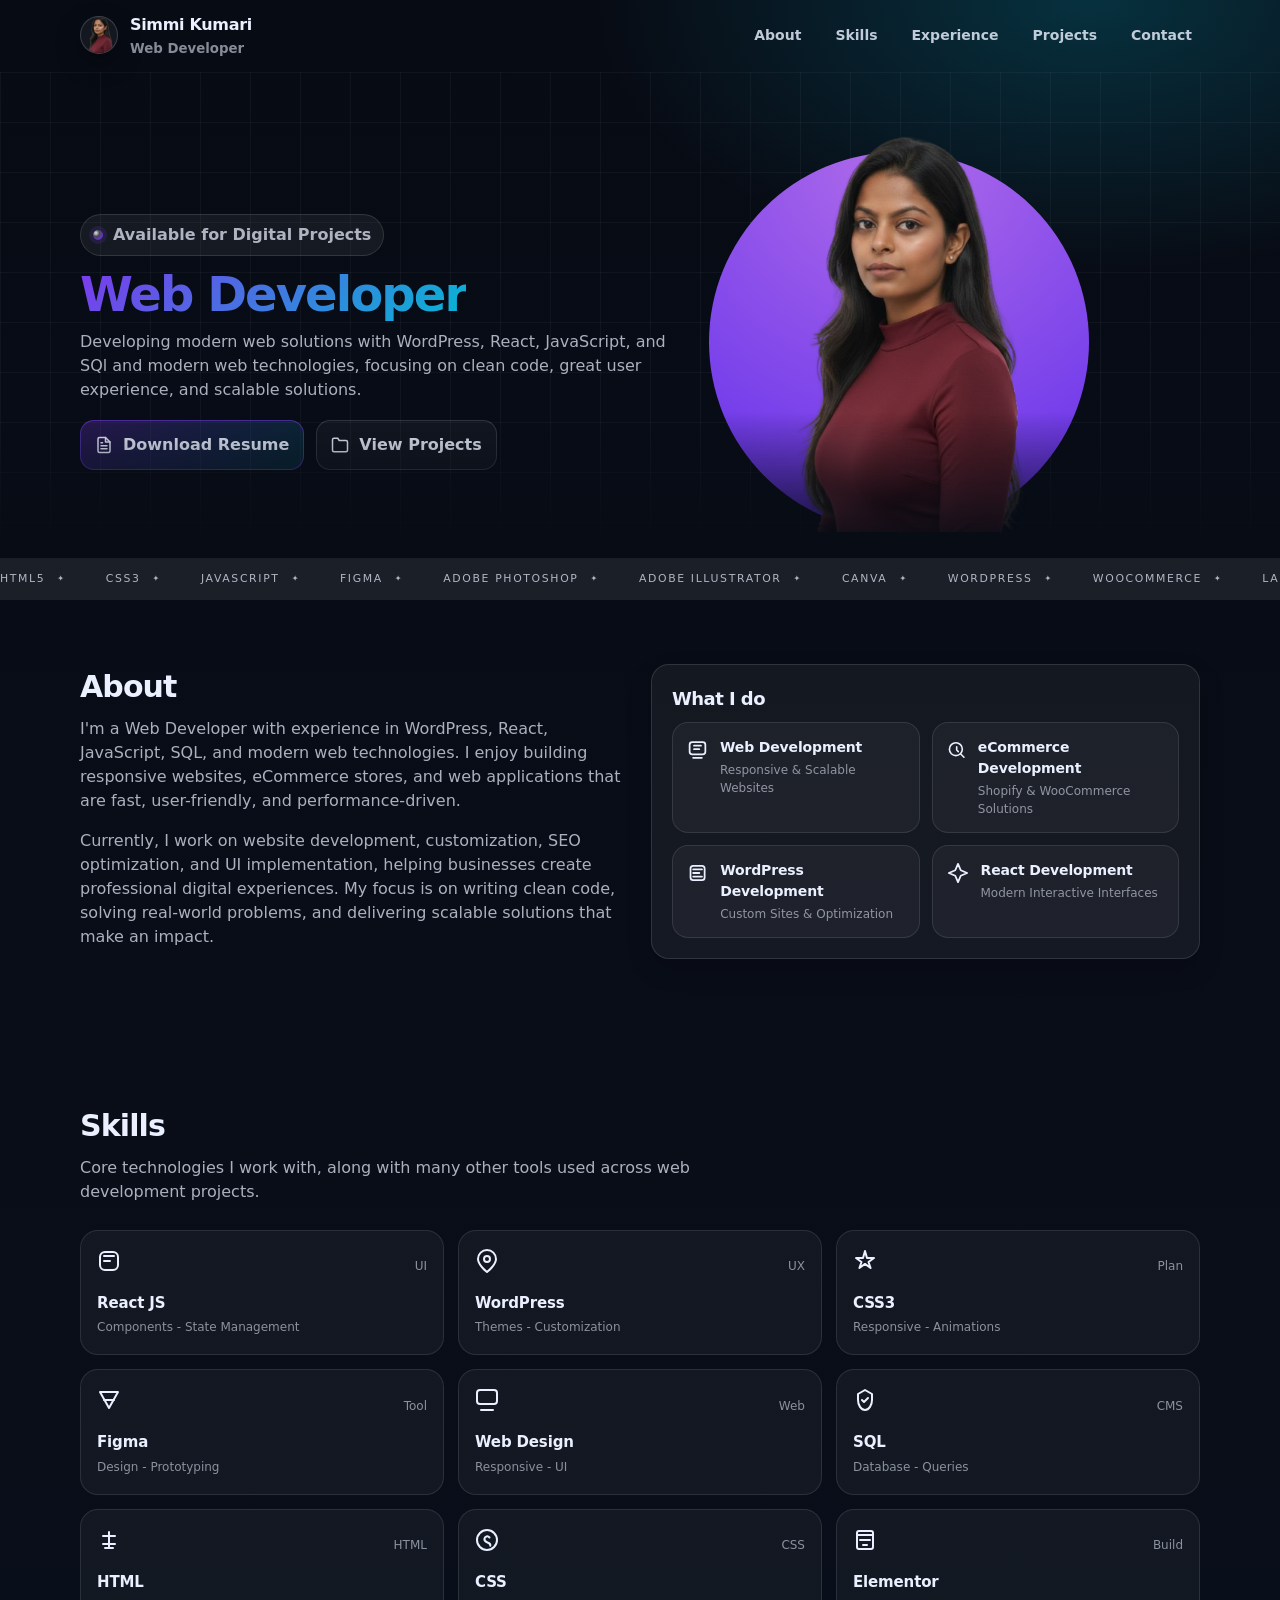
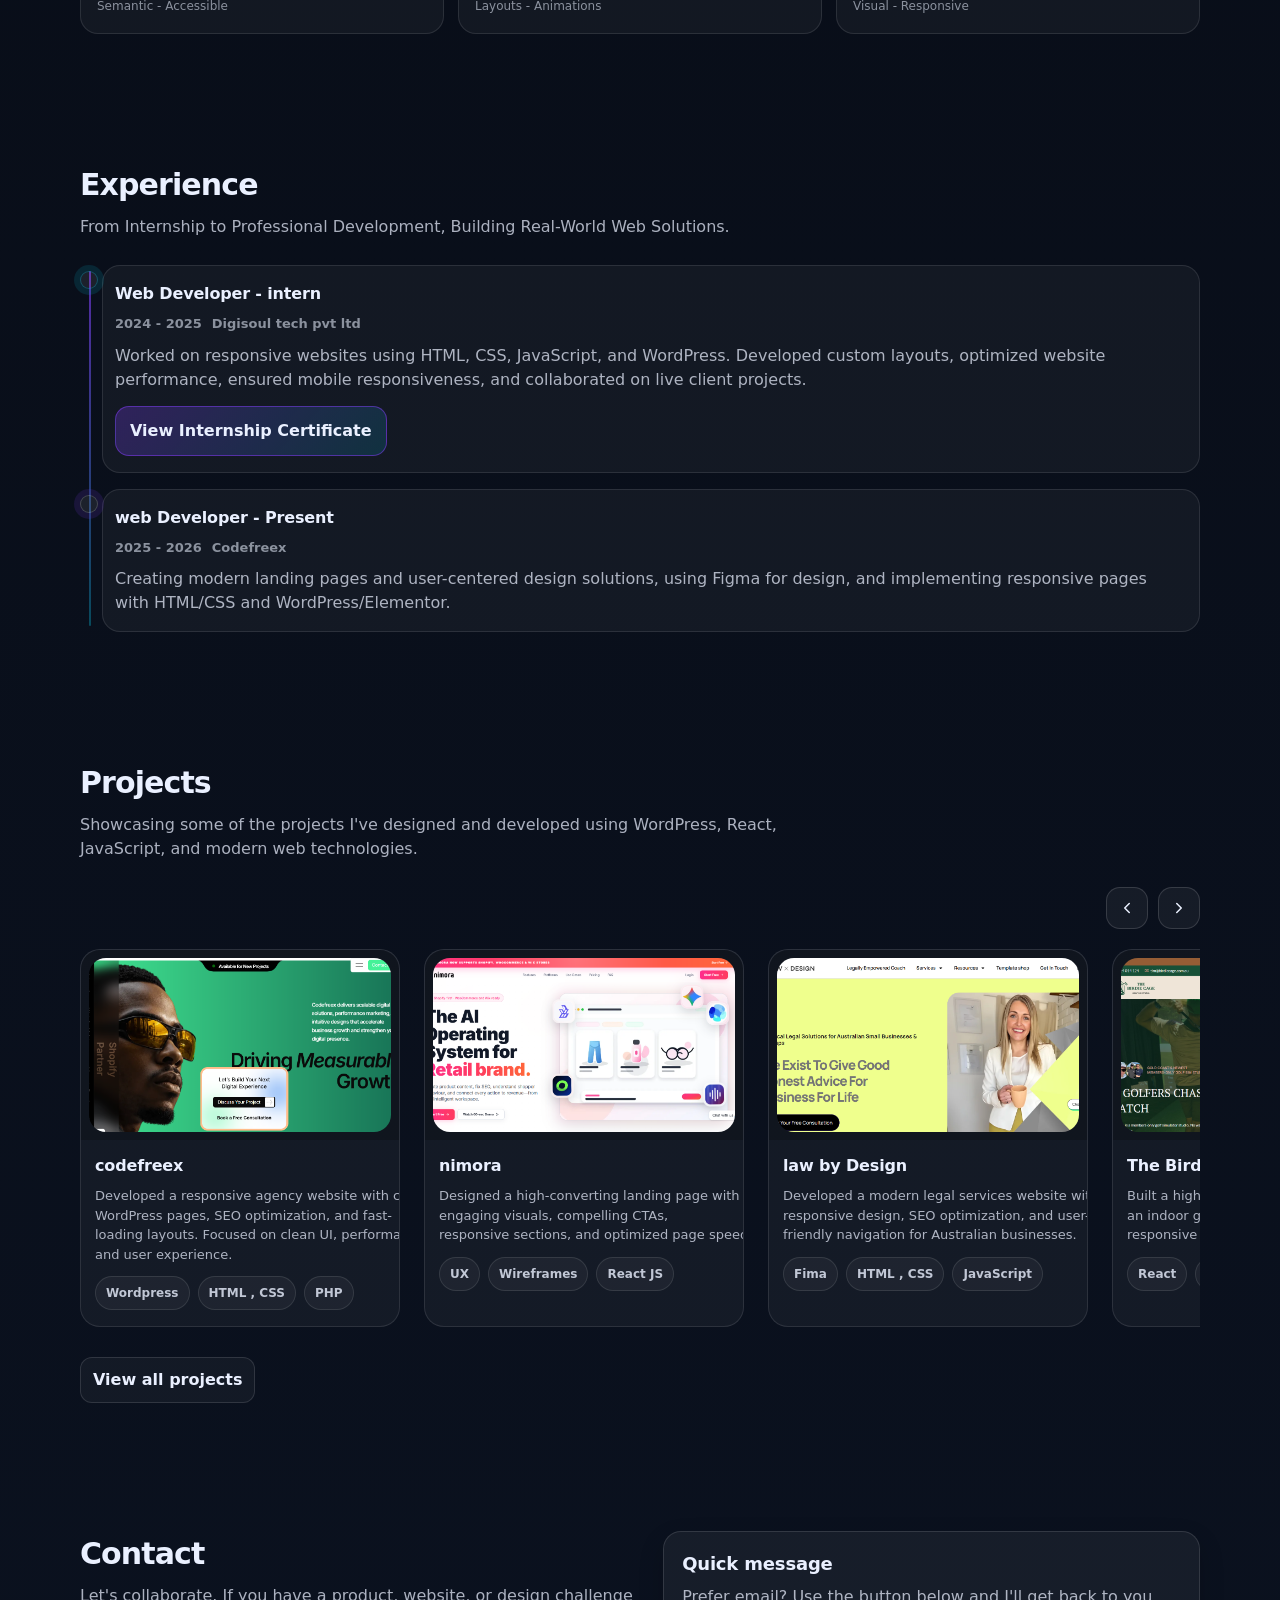
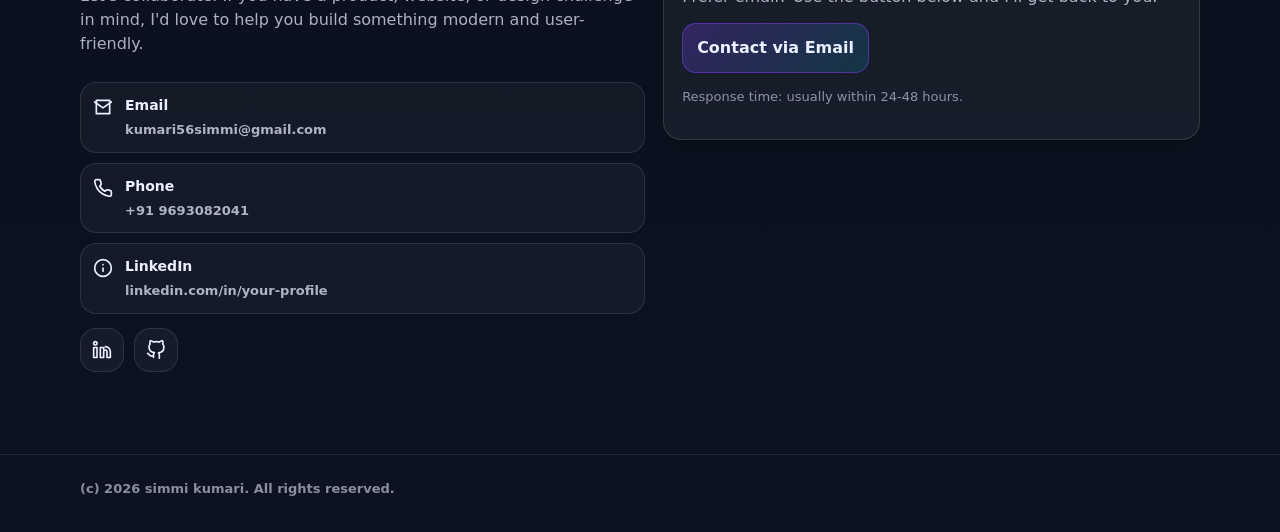
==== index.html @ 5135f20c "Add files via upload" ====
<!doctype html>
<html lang="en">
<head>
  <meta charset="UTF-8" />
  <meta name="viewport" content="width=device-width, initial-scale=1.0" />
  <title>Simmi Kumari | Web Developer</title>
  <link rel="preconnect" href="https://fonts.googleapis.com" />
  <link rel="preconnect" href="https://fonts.gstatic.com" crossorigin />
  <link href="https://fonts.googleapis.com/css2?family=Inter:wght@400;600;700;800&display=swap" rel="stylesheet" />
  <link rel="stylesheet" href="styles.css" />
</head>
<body>
  <header class="site-header" role="banner">
    <div class="nav-inner container">
      <a class="brand" href="#home" aria-label="Go to Home">
        <div class="brand-avatar">
          <img src="photos/simmi.png" alt="Designer photo placeholder" />
        </div>
        <div class="brand-name">
          Simmi Kumari
          <small>Web Developer</small>
        </div>
      </a>

      <nav class="nav-links" aria-label="Primary navigation">
        
        <a class="nav-link" href="#about">About</a>
        <a class="nav-link" href="#skills">Skills</a>
        <a class="nav-link" href="#experience">Experience</a>
        <a class="nav-link" href="projects.html">Projects</a>
        <a class="nav-link" href="#contact">Contact</a>
      </nav>

      <button class="mobile-toggle" type="button" aria-label="Open menu" aria-expanded="false" data-mobile-toggle>
        Menu
      </button>
    </div>

    <div class="mobile-menu" data-mobile-menu>
      <nav class="nav-links" aria-label="Mobile navigation">
        
        <a class="nav-link" href="#about">About</a>
        <a class="nav-link" href="#skills">Skills</a>
        <a class="nav-link" href="#experience">Experience</a>
        <a class="nav-link" href="projects.html">Projects</a>
        <a class="nav-link" href="#contact">Contact</a>
      </nav>
    </div>
  </header>

  <main>
    <!-- HERO -->
    <section id="home" class="hero">
      <div class="container hero-grid">
        <div class="reveal">
          <span class="kicker"><span class="dot" aria-hidden="true"></span> Available for  Digital Projects</span>
          <h1>
            <span class="hero-title">Web Developer</span>
          </h1>
          <p>
Developing modern web solutions with WordPress, React, JavaScript, and SQl and modern web technologies, focusing on clean code, great user experience, and scalable solutions.          </p>
          <div class="hero-ctas">
            <a class="btn btn-primary" href="CV.pdf" target="_blank" rel="noopener">
              <span class="btn-icon" aria-hidden="true">
                <svg viewBox="0 0 24 24" fill="none" stroke="currentColor" stroke-width="2" stroke-linecap="round" stroke-linejoin="round">
                  <path d="M14 2H6a2 2 0 0 0-2 2v16a2 2 0 0 0 2 2h12a2 2 0 0 0 2-2V8z"/>
                  <polyline points="14 2 14 8 20 8"/>
                  <line x1="16" y1="13" x2="8" y2="13"/>
                  <line x1="16" y1="17" x2="8" y2="17"/>
                  <line x1="10" y1="9" x2="8" y2="9"/>
                </svg>
              </span>
Download Resume            </a>
            <a class="btn btn-secondary" href="projects.html" target="_blank" rel="noopener">
              <span class="btn-icon" aria-hidden="true">
<svg viewBox="0 0 24 24" fill="none" stroke="currentColor" stroke-width="2" stroke-linecap="round" stroke-linejoin="round">
  <path d="M22 19a2 2 0 0 1-2 2H4a2 2 0 0 1-2-2V5a2 2 0 0 1 2-2h5l2 3h9a2 2 0 0 1 2 2z"/>
</svg>              </span>
              View Projects
            </a>
          </div>
        </div>


        <div class="image-wrapper">
        <div class="bg-circle"></div>
        <img src="photos/simmi.png" alt="Profile Image">
      </div>

       
       
      </div>
    </section>
    <div class="marquee-wrap">
  <div class="marquee-track" id="mtrack">
    <span class="m-item">HTML5 <span class="m-sep">✦</span></span>
    <span class="m-item">CSS3 <span class="m-sep">✦</span></span>
    <span class="m-item">JavaScript <span class="m-sep">✦</span></span>
    <span class="m-item">Figma <span class="m-sep">✦</span></span>
    <span class="m-item">Adobe Photoshop <span class="m-sep">✦</span></span>
    <span class="m-item">Adobe Illustrator <span class="m-sep">✦</span></span>
    <span class="m-item">Canva <span class="m-sep">✦</span></span>
    <span class="m-item">WORDPRESS <span class="m-sep">✦</span></span>
    <span class="m-item">WOOCOMMERCE <span class="m-sep">✦</span></span>
    <span class="m-item">Landing Pages <span class="m-sep">✦</span></span>
    <span class="m-item">SHOPIFY<span class="m-sep">✦</span></span>
    <span class="m-item">API INTEGRATION <span class="m-sep">✦</span></span>
    <span class="m-item">WEBSITE MIGRATION<span class="m-sep">✦</span></span>
    <span class="m-item">PERFORMANCE OPTIMIZATION <span class="m-sep">✦</span></span>
    <!-- duplicate -->
    <span class="m-item">GIT & GITHUB <span class="m-sep">✦</span></span>
    <span class="m-item">CUSTOM WEBSITES <span class="m-sep">✦</span></span>
    <span class="m-item">SEO OPTIMIZATION <span class="m-sep">✦</span></span>
    <span class="m-item">RESPONSIVE DESIGN <span class="m-sep">✦</span></span>
    <span class="m-item">ELEMENTOR <span class="m-sep">✦</span></span>
    <span class="m-item">WORDPRESS DEVELOPMENTr <span class="m-sep">✦</span></span>
    <span class="m-item">Canva <span class="m-sep">✦</span></span>
    <span class="m-item">Responsive Design <span class="m-sep">✦</span></span>
    <span class="m-item">UI/UX Design <span class="m-sep">✦</span></span>
    <span class="m-item">Landing Pages <span class="m-sep">✦</span></span>
    <span class="m-item">FRONTEND DEVELOPMENT <span class="m-sep">✦</span></span>
    <span class="m-item">A/B Testing <span class="m-sep">✦</span></span>
    <span class="m-item">SQL DATABASES <span class="m-sep">✦</span></span>
    <span class="m-item">PROBLEM SOLVING <span class="m-sep">✦</span></span>
  </div>
</div>

    <!-- ABOUT -->
    <section id="about" class="section">
      <div class="container split">
        <div class="reveal">
          <h2>About</h2>
          <p class="lead">
            I'm a Web Developer with experience in WordPress, React, JavaScript, SQL, and modern web technologies. I enjoy building responsive websites, eCommerce stores, and web applications that are fast, user-friendly, and performance-driven.
          </p>
          <p class="lead" style="margin-top:-10px;">
Currently, I work on website development, customization, SEO optimization, and UI implementation, helping businesses create professional digital experiences. My focus is on writing clean code, solving real-world problems, and delivering scalable solutions that make an impact.          </p>
        </div>

        <div class="reveal card about-card">
          <h2 style="font-size:18px;margin:0 0 10px;">What I do</h2>
          <div class="grid-cards" role="list">
            <div class="skill-mini" role="listitem">
              <svg viewBox="0 0 24 24" fill="none" stroke="currentColor" stroke-width="2" stroke-linecap="round" stroke-linejoin="round" aria-hidden="true">
                <rect x="3" y="3" width="18" height="14" rx="3"></rect>
                <path d="M7 21h10"></path>
                <path d="M8 7h8"></path>
                <path d="M8 11h6"></path>
              </svg>
              <div>
                <strong>Web Development</strong>
                <span>Responsive & Scalable Websites</span>
              </div>
            </div>
            <div class="skill-mini" role="listitem">
              <svg viewBox="0 0 24 24" fill="none" stroke="currentColor" stroke-width="2" stroke-linecap="round" stroke-linejoin="round" aria-hidden="true">
                <circle cx="11" cy="11" r="8"></circle>
                <path d="M21 21l-4.3-4.3"></path>
                <path d="M12 8v4l2 2"></path>
              </svg>
              <div>
                <strong>eCommerce Development</strong>
                <span>Shopify & WooCommerce Solutions</span>
              </div>
            </div>
            <div class="skill-mini" role="listitem">
              <svg viewBox="0 0 24 24" fill="none" stroke="currentColor" stroke-width="2" stroke-linecap="round" stroke-linejoin="round" aria-hidden="true">
                <rect x="4" y="4" width="16" height="16" rx="3"></rect>
                <path d="M7 8h10"></path>
                <path d="M7 12h7"></path>
                <path d="M7 16h10"></path>
              </svg>
              <div>
                <strong>WordPress Development</strong>
                <span>Custom Sites & Optimization</span>
              </div>
            </div>
            <div class="skill-mini" role="listitem">
              <svg viewBox="0 0 24 24" fill="none" stroke="currentColor" stroke-width="2" stroke-linecap="round" stroke-linejoin="round" aria-hidden="true">
                <path d="M12 2l3 7 7 3-7 3-3 7-3-7-7-3 7-3 3-7z"></path>
              </svg>
              <div>
                <strong>React Development</strong>
                <span>Modern Interactive Interfaces</span>
              </div>
            </div>
          </div>
        </div>
      </div>
    </section>

    <!-- SKILLS -->
    <section id="skills" class="section">
      <div class="container">
        <h2 class="reveal">Skills</h2>
        <p class="lead reveal">
Core technologies I work with, along with many other tools used across web development projects.        <div class="skills-grid">
          <article class="skill-card reveal">
            <div class="skill-card-top">
              <span aria-hidden="true">
                <svg viewBox="0 0 24 24" fill="none" stroke="currentColor" stroke-width="2" stroke-linecap="round" stroke-linejoin="round">
                  <rect x="3" y="3" width="18" height="18" rx="5"></rect>
                  <path d="M7 7h10"></path>
                  <path d="M7 12h6"></path>
                </svg>
              </span>
              <span class="tag">UI</span>
            </div>
            <strong>React JS</strong>
            <div class="tag">Components - State Management</div>
          </article>

          <article class="skill-card reveal">
            <div class="skill-card-top">
              <span aria-hidden="true">
                <svg viewBox="0 0 24 24" fill="none" stroke="currentColor" stroke-width="2" stroke-linecap="round" stroke-linejoin="round">
                  <path d="M21 10c0 6-9 13-9 13S3 16 3 10a9 9 0 0 1 18 0z"></path>
                  <circle cx="12" cy="10" r="3"></circle>
                </svg>
              </span>
              <span class="tag">UX</span>
            </div>
            <strong>WordPress</strong>
            <div class="tag">Themes - Customization</div>
          </article>

          <article class="skill-card reveal">
            <div class="skill-card-top">
              <span aria-hidden="true">
                <svg viewBox="0 0 24 24" fill="none" stroke="currentColor" stroke-width="2" stroke-linecap="round" stroke-linejoin="round">
                  <path d="M12 2l2 7h7l-5.5 4 2.1 6-5.6-4.1-5.6 4.1 2.1-6L3 9h7z"></path>
                </svg>
              </span>
              <span class="tag">Plan</span>
            </div>
            <strong>CSS3</strong>
            <div class="tag">Responsive - Animations</div>
          </article>

          <article class="skill-card reveal">
            <div class="skill-card-top">
              <span aria-hidden="true">
                <svg viewBox="0 0 24 24" fill="none" stroke="currentColor" stroke-width="2" stroke-linecap="round" stroke-linejoin="round">
                  <path d="M12 20l9-16H3z"></path>
                  <path d="M7 12h10"></path>
                </svg>
              </span>
              <span class="tag">Tool</span>
            </div>
            <strong>Figma</strong>
            <div class="tag">Design - Prototyping</div>
          </article>

          <article class="skill-card reveal">
            <div class="skill-card-top">
              <span aria-hidden="true">
                <svg viewBox="0 0 24 24" fill="none" stroke="currentColor" stroke-width="2" stroke-linecap="round" stroke-linejoin="round">
                  <rect x="2" y="2" width="20" height="14" rx="3"></rect>
                  <path d="M6 22h12"></path>
                </svg>
              </span>
              <span class="tag">Web</span>
            </div>
            <strong>Web Design</strong>
            <div class="tag">Responsive - UI</div>
          </article>

          <article class="skill-card reveal">
            <div class="skill-card-top">
              <span aria-hidden="true">
                <svg viewBox="0 0 24 24" fill="none" stroke="currentColor" stroke-width="2" stroke-linecap="round" stroke-linejoin="round">
                  <path d="M12 2l7 4v6c0 5-3 10-7 10S5 17 5 12V6l7-4z"></path>
                  <path d="M9 12l2 2 4-4"></path>
                </svg>
              </span>
              <span class="tag">CMS</span>
            </div>
            <strong>SQL</strong>
            <div class="tag">Database - Queries</div>
          </article>

          <article class="skill-card reveal">
            <div class="skill-card-top">
              <span aria-hidden="true">
                <svg viewBox="0 0 24 24" fill="none" stroke="currentColor" stroke-width="2" stroke-linecap="round" stroke-linejoin="round">
                  <path d="M8 20h8"></path>
                  <path d="M12 4v16"></path>
                  <path d="M6 8h12"></path>
                  <path d="M6 16h12"></path>
                </svg>
              </span>
              <span class="tag">HTML</span>
            </div>
            <strong>HTML</strong>
            <div class="tag">Semantic - Accessible</div>
          </article>

          <article class="skill-card reveal">
            <div class="skill-card-top">
              <span aria-hidden="true">
                <svg viewBox="0 0 24 24" fill="none" stroke="currentColor" stroke-width="2" stroke-linecap="round" stroke-linejoin="round">
                  <circle cx="12" cy="12" r="10"></circle>
                  <path d="M14.5 9.5c-1.8-2.1-4.4-1.1-5 1.1-.6 2.3 1.2 3.3 3 3.9 1.7.6 3.2 1.6 2.8 3.2"></path>
                </svg>
              </span>
              <span class="tag">CSS</span>
            </div>
            <strong>CSS</strong>
            <div class="tag">Layouts - Animations</div>
          </article>

          <article class="skill-card reveal">
            <div class="skill-card-top">
              <span aria-hidden="true">
                <svg viewBox="0 0 24 24" fill="none" stroke="currentColor" stroke-width="2" stroke-linecap="round" stroke-linejoin="round">
                  <path d="M4 7h16"></path>
                  <path d="M7 12h10"></path>
                  <path d="M10 17h4"></path>
                  <path d="M6 3h12a2 2 0 0 1 2 2v14a2 2 0 0 1-2 2H6a2 2 0 0 1-2-2V5a2 2 0 0 1 2-2z"></path>
                </svg>
              </span>
              <span class="tag">Build</span>
            </div>
            <strong>Elementor</strong>
            <div class="tag">Visual - Responsive</div>
          </article>
        </div>
      </div>
    </section>

    <!-- EXPERIENCE -->
    <section id="experience" class="section">
      <div class="container">
        <h2 class="reveal">Experience</h2>
        <p class="lead reveal">
From Internship to Professional Development, Building Real-World Web Solutions.        </p>

        <div class="timeline" aria-label="Experience timeline">
          <div class="timeline-item current reveal">
            <span class="timeline-dot" aria-hidden="true"></span>
            <div class="timeline-content">
              <h3>Web Developer - intern</h3>
              <div class="timeline-meta">
                <span>2024 - 2025</span>
                <span> Digisoul tech pvt ltd</span>
              </div>
              <p>
                Worked on responsive websites using HTML, CSS, JavaScript, and WordPress. Developed custom layouts, optimized website performance, ensured mobile responsiveness, and collaborated on live client projects.
              </p>
              <div class="timeline-actions">
                <a class="btn btn-primary" href="assets/certificate.jpeg" target="_blank" rel="noopener">
                  View Internship Certificate
                </a>
              </div>
            </div>
          </div>

        

          <div class="timeline-item reveal">
            <span class="timeline-dot" aria-hidden="true"></span>
            <div class="timeline-content">
              <h3>web Developer - Present</h3>
              <div class="timeline-meta">
                <span>2025 - 2026  </span>
                <span>Codefreex</span>
              </div>
              <p>
                Creating modern landing pages and user-centered design solutions,
                using Figma for design, and implementing responsive pages with HTML/CSS and WordPress/Elementor.
              </p>
            </div>
          </div>
        </div>
      </div>
    </section>

    <!-- PROJECTS (HORIZONTAL SCROLLER) -->
    <section id="projects-section" class="section">
      <div class="container">
        <h2 class="reveal">Projects</h2>
        <p class="lead reveal">
Showcasing some of the projects I've designed and developed using WordPress, React, JavaScript, and modern web technologies.        </p>

        <div class="projects-scroller">
          <div class="scroller-toolbar">
            <div class="scroller-hint"></div>
            <div class="scroller-btns" aria-label="Projects scroller controls">
              <button class="scroller-btn" type="button" data-scroller="prev" aria-label="Scroll left">
                <svg viewBox="0 0 24 24" width="18" height="18" fill="none" stroke="currentColor" stroke-width="2" stroke-linecap="round" stroke-linejoin="round">
                  <polyline points="15 18 9 12 15 6"></polyline>
                </svg>
              </button>
              <button class="scroller-btn" type="button" data-scroller="next" aria-label="Scroll right">
                <svg viewBox="0 0 24 24" width="18" height="18" fill="none" stroke="currentColor" stroke-width="2" stroke-linecap="round" stroke-linejoin="round">
                  <polyline points="9 18 15 12 9 6"></polyline>
                </svg>
              </button>
            </div>
          </div>

          <div class="projects-row" aria-label="Project cards horizontal list">
            <a class="project-card reveal" href="projects.html#aurora-ui-kit" data-project-slug="aurora-ui-kit">
              <div class="project-media">
                <img src="assets/codefreex .png" alt="Aurora UI Kit preview" />
              </div>
              <div class="project-body">
                <h3>codefreex</h3>
                <p>Developed a responsive agency website with custom<br> WordPress pages, SEO optimization, and fast-<br>loading layouts. Focused on clean UI, performance, <br>and user experience.</p>
                <div class="chips" aria-hidden="true">
                  <span class="chip">Wordpress</span>
                  <span class="chip">HTML , CSS</span>
                  <span class="chip">PHP</span>
                </div>
              </div>
            </a>

            <a class="project-card reveal" href="projects.html#checkout-flow" data-project-slug="checkout-flow">
              <div class="project-media">
                <img src="assets/nimora for.png" alt="Checkout flow preview" />
              </div>
              <div class="project-body">
                <h3>nimora</h3>
                <p>Designed a high-converting landing page with <br>engaging visuals, compelling CTAs,<br> responsive sections, and optimized page speed.</p>
                <div class="chips" aria-hidden="true">
                  <span class="chip">UX</span>
                  <span class="chip">Wireframes</span>
                  <span class="chip">React JS</span>
                </div>
              </div>
            </a>

            <a class="project-card reveal" href="projects.html#ecommerce-ui" data-project-slug="ecommerce-ui">
              <div class="project-media">
                <img src="assets/law by desgin.png" alt="E-commerce UI preview" />
              </div>
              <div class="project-body">
                <h3>law by Design</h3>
                <p>Developed a modern legal services website with<br> responsive design, SEO optimization, and user-<br>friendly navigation for Australian businesses.</p>
                <div class="chips" aria-hidden="true">
                  <span class="chip">Fima</span>
                  <span class="chip">HTML , CSS</span>
                  <span class="chip">JavaScript</span>
                </div>
              </div>
            </a>

            <a class="project-card reveal" href="projects.html#dashboard-redesign" data-project-slug="dashboard-redesign">
              <div class="project-media">
                <img src="assets/the birdicage.png" alt="Dashboard redesign preview" />
              </div>
              <div class="project-body">
                <h3>The Birdicage</h3>
                <p>Built a high-performance website for <br>an indoor golf studio with modern UI,<br> responsive layouts, and SEO optimization.</p>
                <div class="chips" aria-hidden="true">
                  <span class="chip">React </span>
                  <span class="chip">SQL</span>
                </div>
              </div>
            </a>

            <a class="project-card reveal" href="projects.html#portfolio-landing" data-project-slug="portfolio-landing">
              <div class="project-media">
                <img src="assets/enreap.png" alt="Portfolio landing preview" />
              </div>
              <div class="project-body">
                <h3>enreap</h3>
                <p>Developed enterprise web pages for an IT <br>consulting company, focusing on responsive <br>design, SEO, and modern user experience</p>
                <div class="chips" aria-hidden="true">
                  <span class="chip">HTML</span>
                  <span class="chip">CSS</span>
                  <span class="chip">PHP</span>
                </div>
              </div>
            </a>

            <a class="project-card reveal" href="projects.html#portfolio-landing" data-project-slug="portfolio-landing">
              <div class="project-media">
                <img src="assets/themefreex.png" alt="Portfolio landing preview" />
              </div>
              <div class="project-body">
                <h3>Themefreex</h3>
                <p>Designed and developed modern website templates<br> featuring responsive layouts, reusable <br>components, and SEO-friendly structure.</p>
                <div class="chips" aria-hidden="true">
                  <span class="chip">MYsql</span>
                  <span class="chip">JavaScript</span>
                  <span class="chip">Talwindcss</span>
                </div>
              </div>
            </a>
          </div>
        </div>

        <div style="margin-top:16px;" class="reveal">
          <a class="btn btn-tertiary" href="projects.html">
            View all projects 
          </a>
        </div>
      </div>
    </section>

    <!-- CONTACT -->
    <section id="contact" class="section">
      <div class="container contact-grid">
        <div class="reveal">
          <h2>Contact</h2>
          <p class="lead">
            Let's collaborate. If you have a product, website, or design challenge in mind,
            I'd love to help you build something modern and user-friendly.
          </p>

          <div class="contact-items">
            <div class="contact-item">
              <svg viewBox="0 0 24 24" fill="none" stroke="currentColor" stroke-width="2" stroke-linecap="round" stroke-linejoin="round" aria-hidden="true">
                <path d="M4 4h16v16H4z"></path>
                <path d="M22 6l-10 7L2 6"></path>
              </svg>
              <div>
                <strong>Email</strong>
                <a href="mailto:your-email@example.com">kumari56simmi@gmail.com</a>
              </div>
            </div>
            <div class="contact-item">
              <svg viewBox="0 0 24 24" fill="none" stroke="currentColor" stroke-width="2" stroke-linecap="round" stroke-linejoin="round" aria-hidden="true">
                <path d="M22 16.92v3a2 2 0 0 1-2.18 2 19.8 19.8 0 0 1-8.63-3.07 19.5 19.5 0 0 1-6-6A19.8 19.8 0 0 1 2.08 4.18 2 2 0 0 1 4.11 2h3a2 2 0 0 1 2 1.72c.12.86.33 1.7.63 2.5a2 2 0 0 1-.45 2.11L8.09 9.91a16 16 0 0 0 6 6l1.58-1.2a2 2 0 0 1 2.11-.45c.8.3 1.64.51 2.5.63A2 2 0 0 1 22 16.92z"></path>
              </svg>
              <div>
                <strong>Phone</strong>
                <span>+91 9693082041</span>
              </div>
            </div>
            <div class="contact-item">
              <svg viewBox="0 0 24 24" fill="none" stroke="currentColor" stroke-width="2" stroke-linecap="round" stroke-linejoin="round" aria-hidden="true">
                <circle cx="12" cy="12" r="10"></circle>
                <path d="M12 16v-4"></path>
                <path d="M12 8h.01"></path>
              </svg>
              <div>
                <strong>LinkedIn</strong>
                <a href="https://www.linkedin.com/in/simmi-kumari-7a964630a/" target="_blank" rel="noopener">linkedin.com/in/your-profile</a>
              </div>
            </div>
          </div>

          <div class="social-row" aria-label="Social media links">
            <a class="social-btn" href="https://www.linkedin.com/in/simmi-kumari-7a964630a/" target="_blank" rel="noopener" aria-label="LinkedIn">
              <svg viewBox="0 0 24 24" fill="none" stroke="currentColor" stroke-width="2" stroke-linecap="round" stroke-linejoin="round">
                <path d="M16 8a6 6 0 0 1 6 6v7h-4v-7a2 2 0 0 0-2-2 2 2 0 0 0-2 2v7h-4V9h4v2"/>
                <rect x="2" y="9" width="4" height="12"/>
                <circle cx="4" cy="4" r="2"/>
              </svg>
            </a>
            <a class="social-btn" href="https://github.com/sharma09kumari/sharma09simmi.github.io" target="_blank" rel="noopener" aria-label="GitHub">
              <svg viewBox="0 0 24 24" fill="none" stroke="currentColor" stroke-width="2" stroke-linecap="round" stroke-linejoin="round">
                <path d="M9 19c-5 1.5-5-2.5-7-3m14 6v-3.87a3.37 3.37 0 0 0-.94-2.61c3.14-.35 6.44-1.54 6.44-7A5.44 5.44 0 0 0 20 4.77 5.07 5.07 0 0 0 19.91 1S18.73.65 16 2.48a13.38 13.38 0 0 0-7 0C6.27.65 5.09 1 5.09 1A5.07 5.07 0 0 0 5 4.77 5.44 5.44 0 0 0 3.55 8.13c0 5.42 3.3 6.61 6.44 7A3.37 3.37 0 0 0 9 17.13V21"/>
              </svg>
            </a>
          
          </div>
        </div>

        <div class="reveal card contact-card">
          <h3 style="margin:0 0 8px;">Quick message</h3>
          <p>
            Prefer email? Use the button below and I'll get back to you.
          </p>
          <a class="btn btn-primary" href="mailto:kumari56simmi@gmail.com">
            Contact via Email
          </a>
          <p style="margin-top:14px;color:var(--muted2);font-size:13px;">
            Response time: usually within 24-48 hours.
          </p>
        </div>
      </div>
    </section>
  </main>

  <footer class="site-footer">
    <div class="container footer-line">
      (c) 2026 simmi kumari. All rights reserved.
    </div>
  </footer>

  <script src="main.js"></script>
  <script>
    // Minimal mobile menu toggle (kept inline to avoid a second JS file).
    (function(){
      const toggleBtn = document.querySelector("[data-mobile-toggle]");
      const menu = document.querySelector("[data-mobile-menu]");
      if(!toggleBtn || !menu) return;
      toggleBtn.addEventListener("click", ()=>{
        const isOpen = menu.style.display === "block";
        menu.style.display = isOpen ? "none" : "block";
        toggleBtn.setAttribute("aria-expanded", String(!isOpen));
      });

      // Close on link click for a better mobile experience.
      menu.addEventListener("click", (e)=>{
        const link = e.target.closest?.("a");
        if(!link) return;
        menu.style.display = "none";
        toggleBtn.setAttribute("aria-expanded", "false");
      });

      // Ensure hidden by default on initial load.
      menu.style.display = "none";
    })();
  </script>
</body>
</html>
---- styles.css ----
:root{
  --bg0:#070b14;
  --bg1:#0b1220;
  --card:rgba(255,255,255,.06);
  --card2:rgba(255,255,255,.085);
  --stroke:rgba(255,255,255,.12);
  --text:#eaf0ff;
  --muted:rgba(234,240,255,.72);
  --muted2:rgba(234,240,255,.56);
  --shadow: 0 18px 50px rgba(0,0,0,.45);
  --shadow2: 0 10px 30px rgba(0,0,0,.35);
  --radius:18px;
  --radius2:24px;
  --accent:#7c3aed;
  --accent2:#06b6d4;
  --accent3:#22c55e;
  --focus:rgba(124,58,237,.5);
  --headerH:72px;
}

*{ box-sizing:border-box; }
html{ scroll-behavior:smooth; }
body{
  margin:0;
  background:
    radial-gradient(1200px 600px at 15% -10%, rgba(124,58,237,.28), transparent 55%),
    radial-gradient(900px 500px at 85% 0%, rgba(6,182,212,.22), transparent 55%),
    radial-gradient(700px 380px at 60% 120%, rgba(34,197,94,.12), transparent 55%),
    linear-gradient(180deg, var(--bg0), var(--bg1));
  color:var(--text);
  font-family: ui-sans-serif, system-ui, -apple-system, Segoe UI, Roboto, Helvetica, Arial, "Apple Color Emoji","Segoe UI Emoji";
  line-height:1.5;
}

img{ max-width:100%; display:block; }
a{ color:inherit; text-decoration:none; }
button{ font-family:inherit; }

::selection{ background: rgba(124,58,237,.35); }

.container{
  width:min(1120px, calc(100% - 40px));
  margin-inline:auto;
}

.site-header{
  position:fixed;
  top:0; left:0; right:0;
  height:var(--headerH);
  z-index:50;
  display:flex;
  align-items:center;
  transition: background-color .25s ease, border-color .25s ease, backdrop-filter .25s ease;
  background: rgba(0,0,0,0);
  border-bottom: 1px solid rgba(255,255,255,0);
}
.site-header.scrolled{
  background: rgba(9,14,28,.55);
  border-bottom: 1px solid rgba(255,255,255,.12);
  backdrop-filter: blur(12px);
}

.nav-inner{
  display:flex;
  align-items:center;
  justify-content:space-between;
  gap:16px;
}

.brand{
  display:flex;
  align-items:center;
  gap:12px;
  min-width: 220px;
}
.brand-avatar{
  width:38px;
  height:38px;
  border-radius:999px;
  overflow:hidden;
  border: 1px solid rgba(255,255,255,.18);
  box-shadow: 0 10px 24px rgba(0,0,0,.35);
  background: rgba(255,255,255,.05);
}
.brand-avatar img{
  width:100%;
  height:100%;
  object-fit:cover;
}
.brand-name{
  font-weight:800;
  letter-spacing:-0.02em;
  white-space:nowrap;
}
.brand-name small{
  display:block;
  margin-top:2px;
  font-weight:600;
  color:var(--muted2);
  letter-spacing:0;
}

.nav-links{
  display:flex;
  align-items:center;
  gap:18px;
  flex-wrap:wrap;
  justify-content:flex-end;
}
.nav-link{
  font-weight:650;
  color: rgba(234,240,255,.82);
  font-size: 14px;
  padding:10px 8px;
  border-radius:12px;
  transition: background-color .2s ease, color .2s ease, transform .2s ease;
}
.nav-link:hover{
  color: var(--text);
  background: rgba(255,255,255,.06);
  transform: translateY(-1px);
}
.nav-link.active{
  color: var(--text);
  background: linear-gradient(135deg, rgba(124,58,237,.22), rgba(6,182,212,.16));
  border: 1px solid rgba(124,58,237,.35);
}

.nav-right{
  display:flex;
  align-items:center;
  gap:12px;
}

.mobile-toggle{
  display:none;
  border: 1px solid rgba(255,255,255,.14);
  background: rgba(255,255,255,.06);
  color: var(--text);
  border-radius: 14px;
  padding:10px 12px;
  cursor:pointer;
}

.mobile-menu{
  display:none;
}

main{
  padding-top: var(--headerH);
}

.hero{
  padding: 52px 0 26px;
}
.hero-grid{
  display:grid;
  grid-template-columns: 1.1fr .9fr;
  gap: 28px;
  align-items:center;
}




.image-wrapper {
  position: relative;
  width: 380px;
  height: 380px;
}

.bg-circle {
  position: absolute;
  inset: 0;
  background: radial-gradient(circle at top, #b16cea, #5f2eea);
  border-radius: 50%;
}

.image-wrapper img {
  position: absolute;
  bottom: 0;
  left: 50%;
  transform: translateX(-50%);
  width: 320px;
  border-radius: 20px;
}
.kicker{
  display:inline-flex;
  align-items:center;
  gap:10px;
  padding:8px 12px;
  border-radius:999px;
  background: rgba(255,255,255,.06);
  border: 1px solid rgba(255,255,255,.12);
  color: var(--muted);
  font-weight:650;
  width: fit-content;
}
.kicker .dot{
  width:10px; height:10px;
  border-radius:999px;
  background: radial-gradient(circle at 30% 30%, rgba(255,255,255,.9), rgba(255,255,255,.2) 36%, rgba(124,58,237,.8) 65%, rgba(6,182,212,.45));
  box-shadow: 0 0 0 4px rgba(124,58,237,.15);
}

.hero h1{
  margin: 12px 0 10px;
  font-size: clamp(32px, 4vw, 48px);
  letter-spacing: -0.04em;
  line-height:1.1;
}
.hero-title{
  background: linear-gradient(135deg, rgba(124,58,237,1), rgba(6,182,212,1));
  -webkit-background-clip:text;
  background-clip:text;
  color:transparent;
}
.hero p{
  color: var(--muted);
  font-size: 16px;
  margin: 0 0 18px;
  max-width: 58ch;
}

.hero-ctas{
  display:flex;
  gap: 12px;
  flex-wrap:wrap;
  margin-top: 18px;
}

.btn{
  display:inline-flex;
  align-items:center;
  justify-content:center;
  gap: 10px;
  border-radius: 14px;
  padding: 12px 14px;
  font-weight:750;
  border: 1px solid rgba(255,255,255,.14);
  background: rgba(255,255,255,.05);
  color: var(--text);
  transition: transform .18s ease, box-shadow .18s ease, border-color .18s ease, background .18s ease;
  user-select:none;
}
.btn:hover{
  transform: translateY(-2px);
  box-shadow: var(--shadow2);
  border-color: rgba(124,58,237,.45);
}
.btn:focus-visible{
  outline: 2px solid var(--focus);
  outline-offset: 3px;
}

.btn-primary{
  border-color: rgba(124,58,237,.55);
  background: linear-gradient(135deg, rgba(124,58,237,.28), rgba(6,182,212,.16));
}
.btn-secondary{
  background: rgba(255,255,255,.045);
}
.btn-tertiary{
  background: rgba(255,255,255,.04);
  border-color: rgba(255,255,255,.12);
  padding: 10px 12px;
  font-weight: 740;
  border-radius: 12px;
}
.btn-icon{
  width:18px; height:18px;
  display:inline-block;
}

.hero-visual{
  position:relative;
  border-radius: var(--radius2);
  overflow:hidden;
  background:
    radial-gradient(900px 260px at 50% 0%, rgba(124,58,237,.38), transparent 60%),
    radial-gradient(700px 240px at 90% 20%, rgba(6,182,212,.25), transparent 55%),
    linear-gradient(180deg, rgba(255,255,255,.06), rgba(255,255,255,.02));
  border: 1px solid rgba(255,255,255,.14);
  box-shadow: var(--shadow);
  min-height: 340px;
}

.hero-visual svg{
  position:absolute;
  inset:0;
  width:100%;
  height:100%;
}

.float-shape{
  position:absolute;
  width: 140px;
  height: 140px;
  border-radius: 999px;
  background: radial-gradient(circle at 30% 30%, rgba(255,255,255,.55), rgba(255,255,255,.08) 35%, rgba(124,58,237,.18) 65%, transparent 78%);
  filter: blur(0px);
  opacity:.9;
  animation: drift 9s ease-in-out infinite;
  border: 1px solid rgba(255,255,255,.12);
  pointer-events:none;
}
.float-shape.s1{ left:-30px; top:30px; animation-duration: 11s; }
.float-shape.s2{ right:-44px; top: 90px; width: 180px; height: 180px; opacity:.75; animation-duration: 14s; }
.float-shape.s3{ left: 40%; bottom:-70px; width: 220px; height: 220px; opacity:.55; animation-duration: 16s; }

@keyframes drift{
  0%{ transform: translate3d(0,0,0) rotate(0deg); }
  50%{ transform: translate3d(10px,-16px,0) rotate(6deg); }
  100%{ transform: translate3d(0,0,0) rotate(0deg); }
}

.orb{
  position:absolute;
  width:12px; height:12px;
  border-radius:999px;
  background: rgba(255,255,255,.92);
  box-shadow: 0 0 0 6px rgba(124,58,237,.17), 0 0 30px rgba(124,58,237,.45);
  opacity:.9;
  animation: pop 3.8s ease-in-out infinite;
}
.orb.o1{ left: 18%; top: 22%; animation-delay: .1s; }
.orb.o2{ left: 70%; top: 30%; animation-delay: .6s; box-shadow: 0 0 0 6px rgba(6,182,212,.16), 0 0 30px rgba(6,182,212,.42); }
.orb.o3{ left: 45%; top: 65%; animation-delay: 1.2s; }

@keyframes pop{
  0%,100%{ transform: translateY(0) scale(1); opacity:.8; }
  50%{ transform: translateY(-10px) scale(1.18); opacity:1; }
}

.section{
  padding: 64px 0;
}
.section h2{
  margin: 0 0 8px;
  font-size: clamp(22px, 2.6vw, 30px);
  letter-spacing:-0.03em;
}
.section p.lead{
  margin:0 0 26px;
  color: var(--muted);
  max-width: 70ch;
}

.split{
  display:grid;
  grid-template-columns: 1fr 1fr;
  gap: 22px;
  align-items:start;
}

.card{
  background: rgba(255,255,255,.05);
  border: 1px solid rgba(255,255,255,.12);
  border-radius: var(--radius);
  box-shadow: 0 10px 24px rgba(0,0,0,.18);
}

.about-card{
  padding: 20px;
}
.about-card p{
  margin:0;
  color: var(--muted);
}

.grid-cards{
  display:grid;
  grid-template-columns: repeat(2, minmax(0, 1fr));
  gap: 12px;
}

.skill-mini{
  display:flex;
  gap: 12px;
  padding: 14px;
  align-items:flex-start;
  border-radius: 16px;
  background: rgba(255,255,255,.045);
  border: 1px solid rgba(255,255,255,.10);
  transition: transform .18s ease, border-color .18s ease, background .18s ease;
}
.skill-mini:hover{
  transform: translateY(-2px);
  border-color: rgba(124,58,237,.4);
  background: rgba(255,255,255,.06);
}
.skill-mini svg{
  width: 22px;
  height: 22px;
  margin-top: 2px;
}
.skill-mini strong{
  display:block;
  font-size: 14px;
  letter-spacing:-0.01em;
}
.skill-mini span{
  display:block;
  font-size: 12px;
  color: var(--muted2);
  margin-top: 3px;
}

.skills-grid{
  display:grid;
  grid-template-columns: repeat(3, minmax(0, 1fr));
  gap: 14px;
}

.skill-card{
  padding: 18px 16px;
  border-radius: 18px;
  background: rgba(255,255,255,.045);
  border: 1px solid rgba(255,255,255,.10);
  position:relative;
  overflow:hidden;
  transition: transform .18s ease, border-color .18s ease, background .18s ease;
}
.skill-card::before{
  content:"";
  position:absolute;
  inset:-1px;
  background:
    radial-gradient(500px 180px at 15% 10%, rgba(124,58,237,.35), transparent 50%),
    radial-gradient(420px 160px at 90% 0%, rgba(6,182,212,.28), transparent 45%);
  opacity:0;
  transition: opacity .25s ease;
  pointer-events:none;
}
.skill-card:hover{
  transform: translateY(-3px);
  border-color: rgba(6,182,212,.35);
  background: rgba(255,255,255,.06);
}
.skill-card:hover::before{ opacity:1; }
.skill-card-top{
  display:flex;
  align-items:center;
  justify-content:space-between;
  gap: 10px;
  position:relative;
  z-index:1;
}
.skill-card svg{
  width: 24px; height: 24px;
}
.skill-card strong{
  display:block;
  margin-top: 12px;
  font-size: 15px;
  letter-spacing:-0.01em;
  position:relative;
  z-index:1;
}
.skill-card .tag{
  font-size: 12px;
  color: var(--muted2);
  margin-top: 4px;
  position:relative;
  z-index:1;
}

.timeline{
  position:relative;
  padding-left: 22px;
}
.timeline::before{
  content:"";
  position:absolute;
  left: 9px;
  top: 6px;
  bottom: 6px;
  width:2px;
  background: linear-gradient(180deg, rgba(124,58,237,.65), rgba(6,182,212,.35));
  border-radius:2px;
}
.timeline-item{
  position:relative;
  margin-bottom: 16px;
}
.timeline-item:last-child{ margin-bottom:0; }
.timeline-dot{
  position:absolute;
  left:-22px;
  top: 6px;
  width: 18px;
  height: 18px;
  border-radius: 999px;
  background: rgba(255,255,255,.08);
  border: 1px solid rgba(255,255,255,.18);
  box-shadow: 0 0 0 6px rgba(124,58,237,.14);
}
.timeline-item.current .timeline-dot{
  box-shadow: 0 0 0 6px rgba(6,182,212,.14);
  border-color: rgba(6,182,212,.35);
}
.timeline-content{
  padding: 16px 16px 16px 12px;
  border-radius: 18px;
  background: rgba(255,255,255,.045);
  border: 1px solid rgba(255,255,255,.10);
}
.timeline-content h3{
  margin:0;
  font-size: 16px;
  letter-spacing:-0.01em;
}
.timeline-meta{
  display:flex;
  gap: 10px;
  flex-wrap:wrap;
  margin-top: 8px;
  color: var(--muted2);
  font-weight: 650;
  font-size: 13px;
}
.timeline-content p{
  margin: 10px 0 0;
  color: var(--muted);
}
.timeline-actions{
  margin-top: 14px;
  display:flex;
  gap: 10px;
  flex-wrap:wrap;
}

.projects-scroller{
  position:relative;
}
.scroller-toolbar{
  display:flex;
  justify-content:space-between;
  align-items:center;
  gap: 10px;
  margin-bottom: 12px;
}
.scroller-hint{
  color: var(--muted2);
  font-weight: 650;
  font-size: 13px;
}
.scroller-btns{
  display:flex;
  gap: 10px;
}
.scroller-btn{
  width: 42px;
  height: 42px;
  border-radius: 14px;
  border: 1px solid rgba(255,255,255,.14);
  background: rgba(255,255,255,.05);
  color: var(--text);
  cursor:pointer;
  transition: transform .18s ease, background .18s ease, border-color .18s ease;
  display:flex;
  align-items:center;
  justify-content:center;
}
.scroller-btn:hover{
  transform: translateY(-2px);
  border-color: rgba(124,58,237,.45);
  background: rgba(255,255,255,.07);
}

.projects-row{
  display:flex;
  gap: 16px;
  overflow:auto;
  padding: 8px 6px 14px;
  scroll-snap-type: x mandatory;
  scrollbar-width: none;
}
.projects-row::-webkit-scrollbar{ width:0; height:0; }
.projects-row.dragging{
  cursor: grabbing;
}

.project-card {
  flex: 0 0 auto;
  width: 340px;
  max-width: 85vw;
  scroll-snap-align: start;
  border-radius: 20px;
  background: rgba(255, 255, 255, .045);
  border: 1px solid rgba(255, 255, 255, .10);
  overflow: hidden;
  /* Premium scale & shadow transitions */
  transition: transform 0.4s cubic-bezier(0.16, 1, 0.3, 1), 
              border-color 0.3s ease, 
              background 0.3s ease, 
              box-shadow 0.4s cubic-bezier(0.16, 1, 0.3, 1);
  cursor: pointer;
}

.project-card:focus-visible{
  outline: 2px solid var(--focus);
  outline-offset: 4px;
}
.project-media {
  height: 190px;
  background: rgba(0, 0, 0, 0.2); /* Darker fallback behind images */
  overflow: hidden;
  position: relative;
  display: flex;
  align-items: center;
  justify-content: center;
}



.project-body{
  padding: 14px 14px 16px;
}
.project-body h3{
  margin:0;
  font-size: 16px;
  letter-spacing:-0.01em;
}
.project-body p{
  margin:8px 0 0;
  color: var(--muted);
  font-size: 13px;
}
.chips{
  display:flex;
  flex-wrap:wrap;
  gap: 8px;
  margin-top: 12px;
}
.chip{
  font-size: 12px;
  font-weight: 680;
  padding: 7px 10px;
  border-radius: 999px;
  background: rgba(255,255,255,.045);
  border: 1px solid rgba(255,255,255,.10);
  color: rgba(234,240,255,.8);
}

.projects-grid{
  display:grid;
  grid-template-columns: repeat(2, minmax(0, 1fr));
  gap: 14px;
}

.project-detail{
  padding: 16px;
  border-radius: 22px;
  background: rgba(255,255,255,.045);
  border: 1px solid rgba(255,255,255,.10);
  transition: transform .2s ease, border-color .2s ease, background .2s ease;
}
.project-detail:hover{
  transform: translateY(-3px);
  border-color: rgba(124,58,237,.38);
  background: rgba(255,255,255,.06);
}
.project-detail-media{
  height: 210px;
  border-radius: 18px;
  overflow:hidden;
  border: 1px solid rgba(255,255,255,.10);
}
.project-detail-media img{
  width:100%;
  height:100%;
  object-fit:cover;
}
.project-detail h3{
  margin: 14px 0 6px;
  font-size: 18px;
  letter-spacing:-0.01em;
}
.project-detail p{
  margin: 0 0 12px;
  color: var(--muted);
}

.tech-list{
  display:flex;
  flex-wrap:wrap;
  gap: 8px;
  margin: 10px 0 14px;
}

.link-row{
  display:flex;
  flex-wrap:wrap;
  gap: 10px;
  align-items:center;
}

.contact-grid{
  display:grid;
  grid-template-columns: 1fr .95fr;
  gap: 18px;
  align-items:start;
}
.contact-card{
  padding: 18px;
}
.contact-card h3{
  margin: 0 0 10px;
  font-size: 18px;
  letter-spacing:-0.01em;
}
.contact-card p{
  margin: 0 0 14px;
  color: var(--muted);
}
.contact-items{
  display:grid;
  gap: 10px;
}
.contact-item{
  display:flex;
  gap: 12px;
  align-items:flex-start;
  padding: 12px;
  border-radius: 16px;
  background: rgba(255,255,255,.04);
  border: 1px solid rgba(255,255,255,.10);
}
.contact-item svg{
  width: 20px; height: 20px;
  margin-top: 2px;
}
.contact-item strong{
  display:block;
  font-size: 14px;
}
.contact-item span, .contact-item a{
  display:block;
  margin-top: 4px;
  color: var(--muted);
  font-weight: 650;
  font-size: 13px;
}

.social-row{
  display:flex;
  gap: 10px;
  flex-wrap:wrap;
  margin-top: 14px;
}
.social-btn{
  width: 44px;
  height: 44px;
  border-radius: 16px;
  background: rgba(255,255,255,.045);
  border: 1px solid rgba(255,255,255,.10);
  display:flex;
  align-items:center;
  justify-content:center;
  transition: transform .18s ease, border-color .18s ease, background .18s ease;
}
.social-btn:hover{
  transform: translateY(-2px);
  border-color: rgba(6,182,212,.38);
  background: rgba(255,255,255,.065);
}
.social-btn svg{ width: 20px; height: 20px; }
.social-btn:focus-visible{
  outline: 2px solid var(--focus);
  outline-offset: 4px;
}

.site-footer{
  padding: 24px 0 34px;
  background: transparent;
  border-top: 1px solid rgba(255,255,255,.10);
  margin-top: 18px;
}
.footer-line{
  color: var(--muted2);
  font-weight: 650;
  font-size: 13px;
}

.reveal{
  opacity:0;
  transform: translateY(12px);
  transition: opacity .65s ease, transform .65s ease;
}
.reveal.is-visible{
  opacity:1;
  transform: translateY(0);
}



.project-media img {
    width: 100%;
    border-radius: 25px;
    height: 100%;
    object-fit: cover;
    padding: 8px;
    
}

.sr-only{
  position:absolute;
  width:1px;
  height:1px;
  padding:0;
  margin:-1px;
  overflow:hidden;
  clip: rect(0, 0, 0, 0);
  white-space:nowrap;
  border:0;
}

/* Responsive */
@media (max-width: 980px){
  .hero-grid{ grid-template-columns: 1fr; }
  .split{ grid-template-columns: 1fr; }
  .skills-grid{ grid-template-columns: repeat(2, minmax(0, 1fr)); }
  .projects-grid{ grid-template-columns: 1fr; }
  .contact-grid{ grid-template-columns: 1fr; }
  .brand{ min-width: unset; }
}
@media (max-width: 720px){
  :root{ --headerH: 66px; }
  .nav-links{ display:none; }
  .mobile-toggle{ display:inline-flex; }
  .mobile-menu{
    display:block;
    position:absolute;
    top: calc(var(--headerH) - 4px);
    left: 0;
    right: 0;
    background: rgba(9,14,28,.78);
    border-bottom: 1px solid rgba(255,255,255,.12);
    backdrop-filter: blur(12px);
    padding: 12px 18px 16px;
  }
  .mobile-menu .nav-links{
    display:flex;
    flex-direction:column;
    align-items:stretch;
    gap: 0;
  }
  .mobile-menu .nav-link{
    display:flex;
    padding: 12px 10px;
    border-radius: 14px;
  }
  .grid-cards{ grid-template-columns: 1fr; }
  .skills-grid{ grid-template-columns: 1fr; }
  .project-card{ width: 300px; }
}

.marquee-wrap {
    background: rgba(255, 255, 255, 0.08);
}

.marquee-wrap {
    border-top: 1px solid var(--border);
    border-bottom: 1px solid var(--border);
    padding: .8rem 0;
    overflow: hidden;
    position: relative;
    z-index: 1;
}

/* ── MARQUEE ── */
.marquee-wrap{border-top:1px solid var(--border);border-bottom:1px solid var(--border);padding:.8rem 0;overflow:hidden;position:relative;z-index:1}
.marquee-wrap::before,.marquee-wrap::after{content:'';position:absolute;top:0;bottom:0;width:120px;z-index:2;pointer-events:none}
.marquee-wrap{background:rgba(255,255,255,0.08) ;}
.marquee-track{display:flex;gap:2.5rem;animation:scroll 25s linear infinite;width:max-content}
@keyframes scroll{from{transform:translateX(0)}to{transform:translateX(-50%)}}
.m-item{display:flex;align-items:center;gap:.75rem;font-size:.68rem;letter-spacing:.15em;text-transform:uppercase;color:var(--muted);white-space:nowrap}
.m-sep{color:var(--cyan);font-size:.5rem}
.m-item:hover{color:var(--cyan)}


.projects-row {
  display: flex;
  gap: 24px;
  overflow-x: auto;          /* Essential: lets the container scroll horizontally */
  white-space: nowrap;       /* Keeps items forced onto a single line */
  scroll-behavior: smooth;   /* Makes the JS .scrollTo look fluid */
  -webkit-overflow-scrolling: touch;
}

/* Ensure the cards don't crush down to fit inside the viewport screen width */
.project-card {
  flex: 0 0 320px;           /* Width of each project card */
  display: inline-block;     /* Keeps inline flow intact */
}


.hero {
  /* 1. Keep all your existing background colors and styles completely untouched */
  position: relative;
  padding-top: 80PX;
  /* 2. Your grid pattern */
  background-image: 
    linear-gradient(rgba(255, 255, 255, 0.04) 1px, transparent 1px),
    linear-gradient(90deg, rgba(255, 255, 255, 0.04) 1px, transparent 1px);
  background-size: 50px 50px;

  /* 3. The Magic Fade-out: Fades the grid to 0% opacity at the bottom */
  -webkit-mask-image: linear-gradient(to bottom, black 70%, transparent 100%);
  mask-image: linear-gradient(to bottom, black 70%, transparent 100%);
}
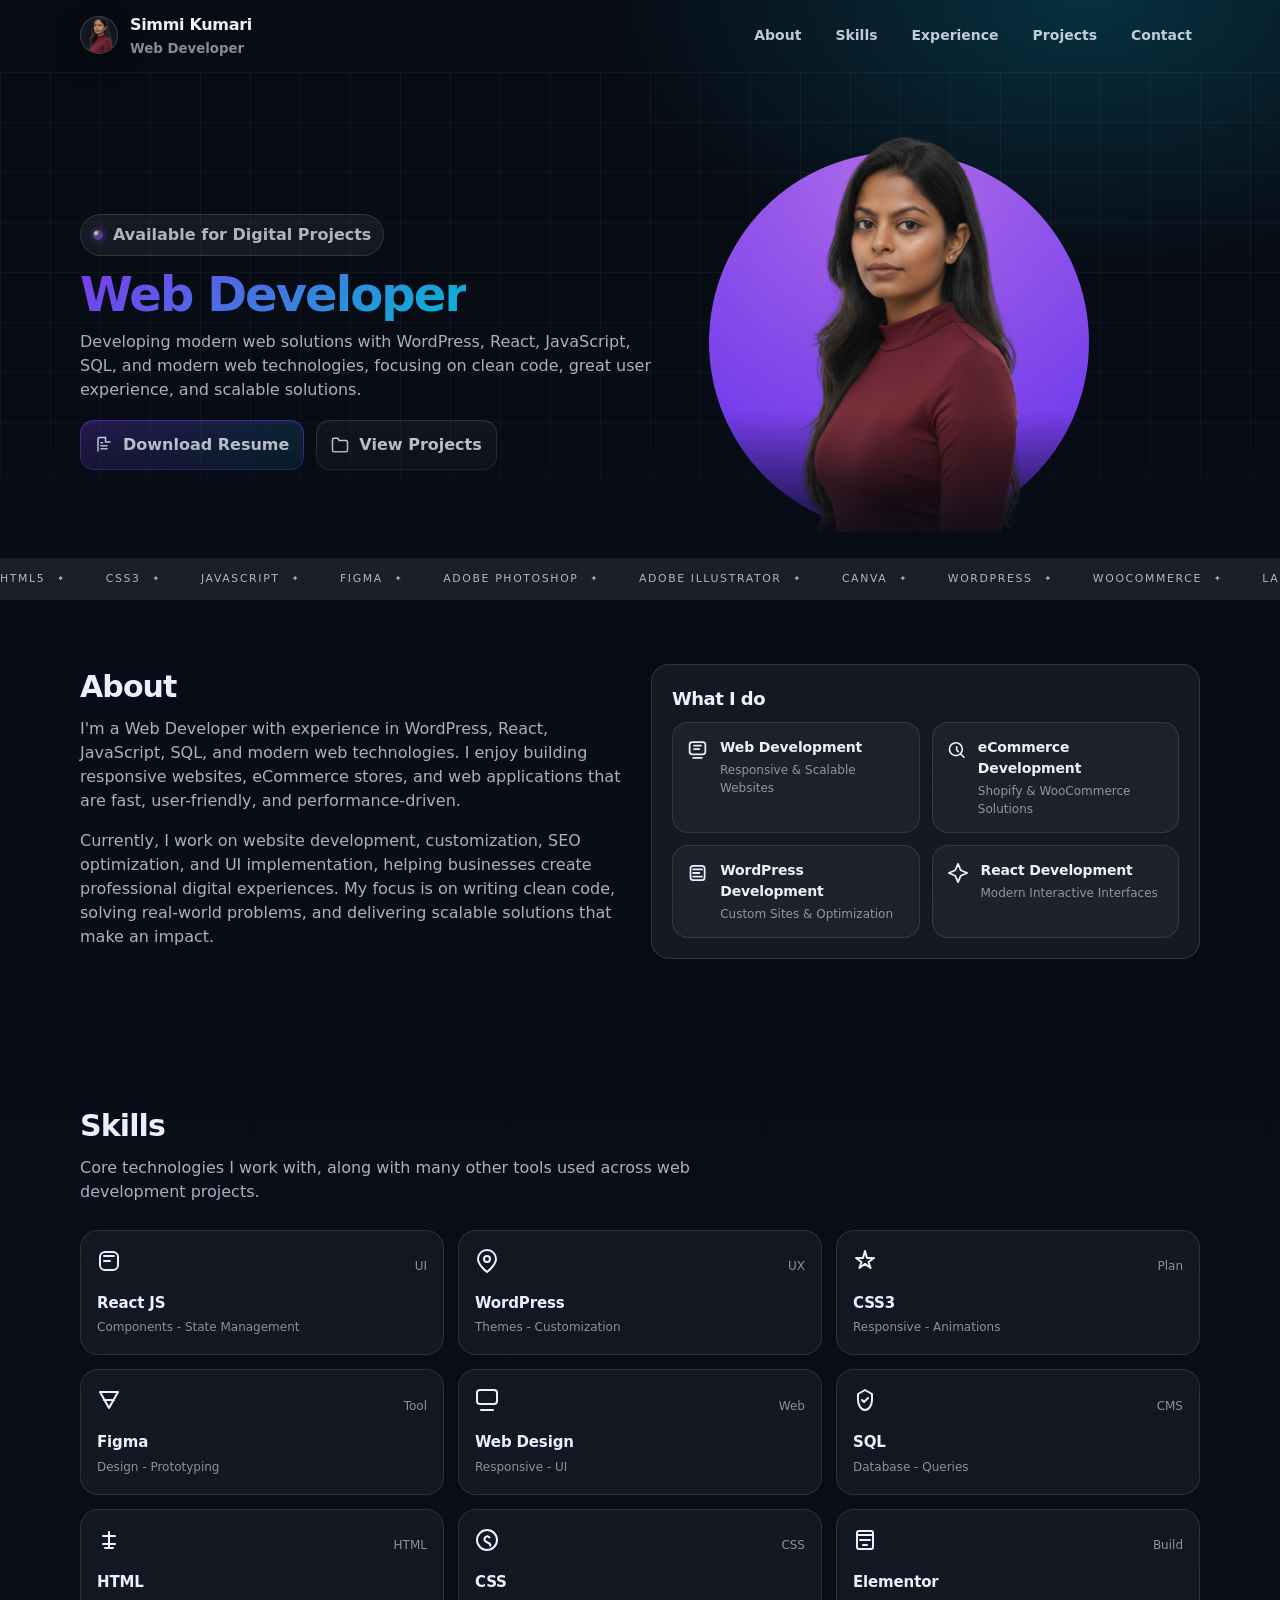
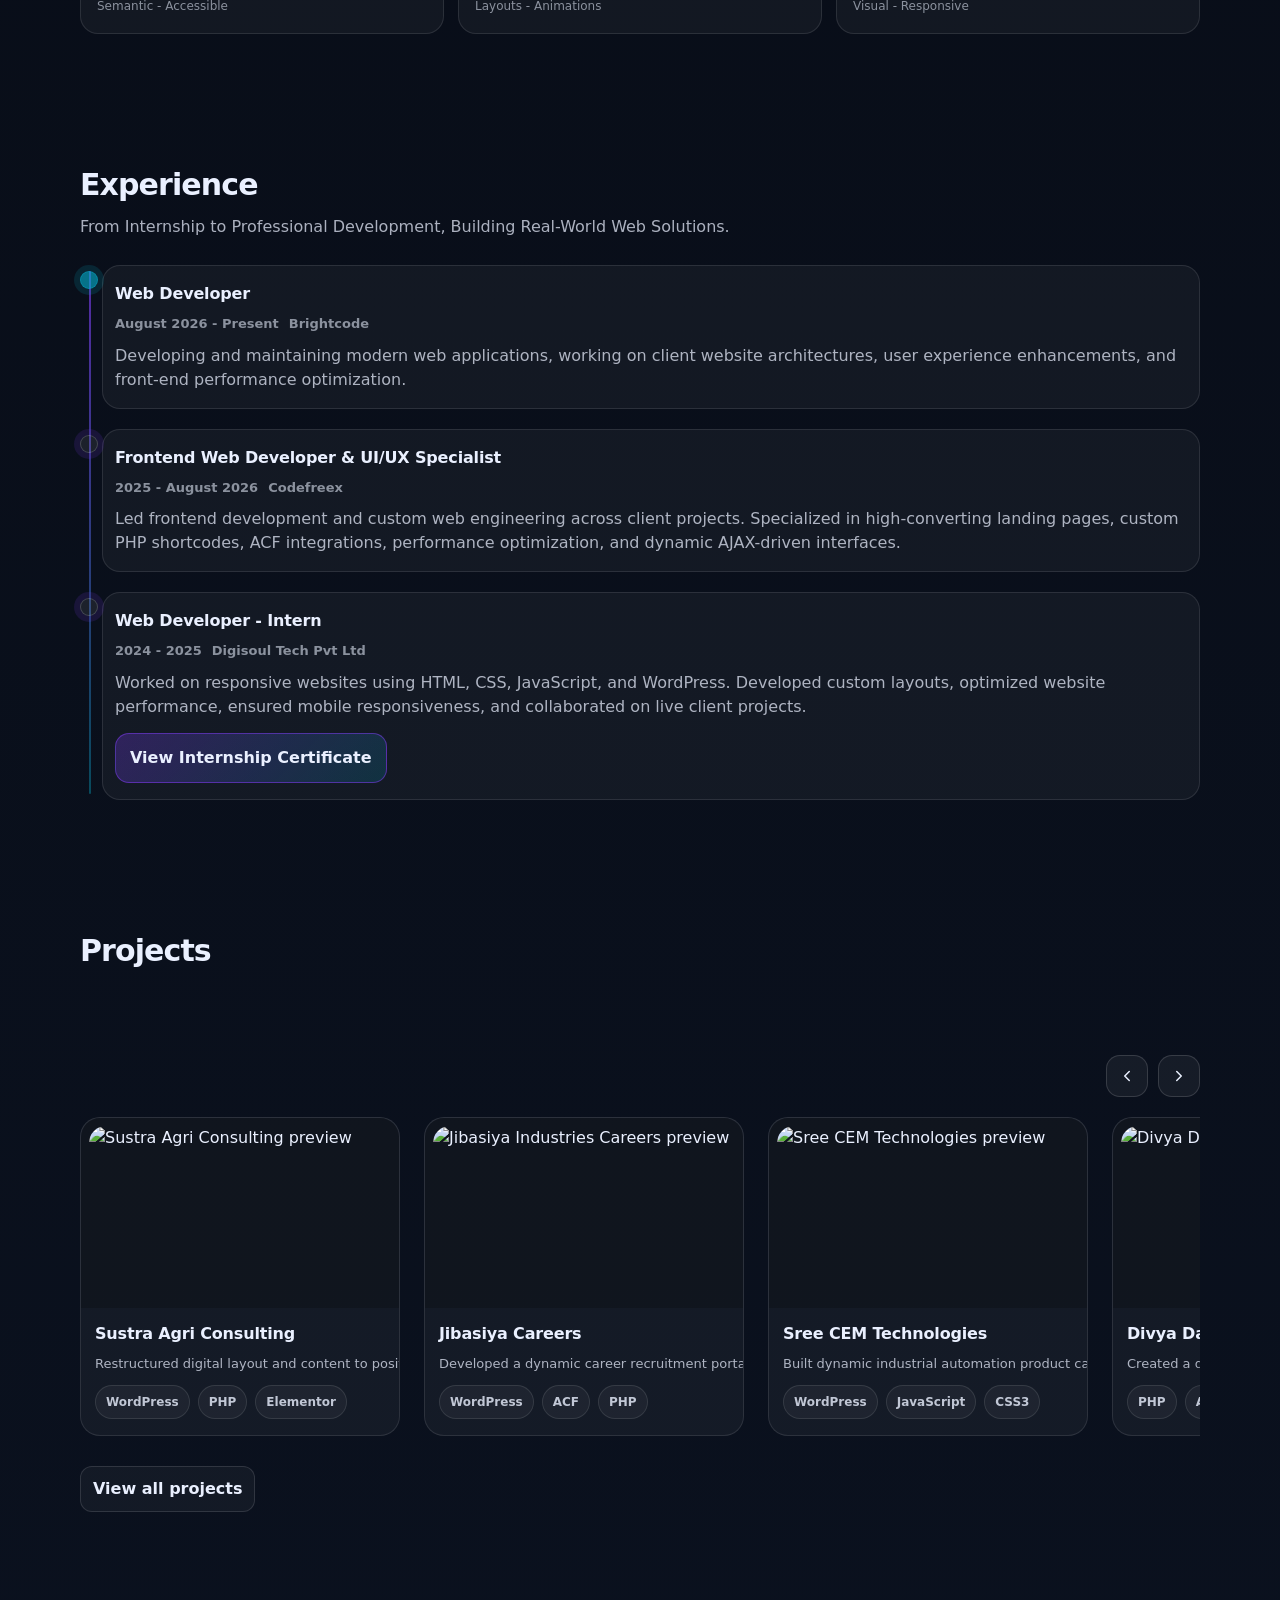
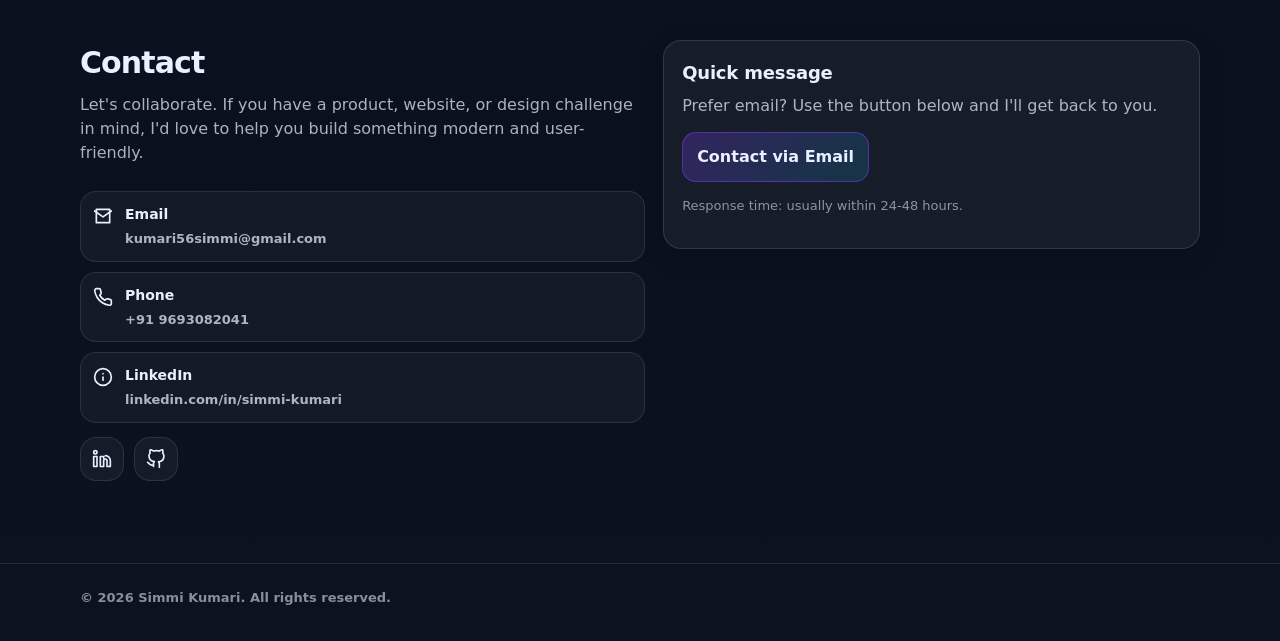
==== commit 71cd08d8: "Update index.html" ====
--- a/index.html
+++ b/index.html
@@ -23,7 +23,6 @@
       </a>
 
       <nav class="nav-links" aria-label="Primary navigation">
-        
         <a class="nav-link" href="#about">About</a>
         <a class="nav-link" href="#skills">Skills</a>
         <a class="nav-link" href="#experience">Experience</a>
@@ -38,7 +37,6 @@
 
     <div class="mobile-menu" data-mobile-menu>
       <nav class="nav-links" aria-label="Mobile navigation">
-        
         <a class="nav-link" href="#about">About</a>
         <a class="nav-link" href="#skills">Skills</a>
         <a class="nav-link" href="#experience">Experience</a>
@@ -53,77 +51,74 @@
     <section id="home" class="hero">
       <div class="container hero-grid">
         <div class="reveal">
-          <span class="kicker"><span class="dot" aria-hidden="true"></span> Available for  Digital Projects</span>
+          <span class="kicker"><span class="dot" aria-hidden="true"></span> Available for Digital Projects</span>
           <h1>
             <span class="hero-title">Web Developer</span>
           </h1>
           <p>
-Developing modern web solutions with WordPress, React, JavaScript, and SQl and modern web technologies, focusing on clean code, great user experience, and scalable solutions.          </p>
+            Developing modern web solutions with WordPress, React, JavaScript, SQL, and modern web technologies, focusing on clean code, great user experience, and scalable solutions.
+          </p>
           <div class="hero-ctas">
             <a class="btn btn-primary" href="CV.pdf" target="_blank" rel="noopener">
               <span class="btn-icon" aria-hidden="true">
                 <svg viewBox="0 0 24 24" fill="none" stroke="currentColor" stroke-width="2" stroke-linecap="round" stroke-linejoin="round">
-                  <path d="M14 2H6a2 2 0 0 0-2 2v16a2 2 0 0 0 2 2h12a2 2 0 0 0 2-2V8z"/>
+                  <path d="M14 2H6a2 2 0 0 0-2 2v16a2 2 0 0 2 2h12a2 2 0 0 0 2-2V8z"/>
                   <polyline points="14 2 14 8 20 8"/>
                   <line x1="16" y1="13" x2="8" y2="13"/>
                   <line x1="16" y1="17" x2="8" y2="17"/>
                   <line x1="10" y1="9" x2="8" y2="9"/>
                 </svg>
               </span>
-Download Resume            </a>
+              Download Resume
+            </a>
             <a class="btn btn-secondary" href="projects.html" target="_blank" rel="noopener">
               <span class="btn-icon" aria-hidden="true">
-<svg viewBox="0 0 24 24" fill="none" stroke="currentColor" stroke-width="2" stroke-linecap="round" stroke-linejoin="round">
-  <path d="M22 19a2 2 0 0 1-2 2H4a2 2 0 0 1-2-2V5a2 2 0 0 1 2-2h5l2 3h9a2 2 0 0 1 2 2z"/>
-</svg>              </span>
+                <svg viewBox="0 0 24 24" fill="none" stroke="currentColor" stroke-width="2" stroke-linecap="round" stroke-linejoin="round">
+                  <path d="M22 19a2 2 0 0 1-2 2H4a2 2 0 0 1-2-2V5a2 2 0 0 1 2-2h5l2 3h9a2 2 0 0 1 2 2z"/>
+                </svg>
+              </span>
               View Projects
             </a>
           </div>
         </div>
 
-
         <div class="image-wrapper">
-        <div class="bg-circle"></div>
-        <img src="photos/simmi.png" alt="Profile Image">
-      </div>
-
-       
-       
+          <div class="bg-circle"></div>
+          <img src="photos/simmi.png" alt="Profile Image">
+        </div>
       </div>
     </section>
+
     <div class="marquee-wrap">
-  <div class="marquee-track" id="mtrack">
-    <span class="m-item">HTML5 <span class="m-sep">✦</span></span>
-    <span class="m-item">CSS3 <span class="m-sep">✦</span></span>
-    <span class="m-item">JavaScript <span class="m-sep">✦</span></span>
-    <span class="m-item">Figma <span class="m-sep">✦</span></span>
-    <span class="m-item">Adobe Photoshop <span class="m-sep">✦</span></span>
-    <span class="m-item">Adobe Illustrator <span class="m-sep">✦</span></span>
-    <span class="m-item">Canva <span class="m-sep">✦</span></span>
-    <span class="m-item">WORDPRESS <span class="m-sep">✦</span></span>
-    <span class="m-item">WOOCOMMERCE <span class="m-sep">✦</span></span>
-    <span class="m-item">Landing Pages <span class="m-sep">✦</span></span>
-    <span class="m-item">SHOPIFY<span class="m-sep">✦</span></span>
-    <span class="m-item">API INTEGRATION <span class="m-sep">✦</span></span>
-    <span class="m-item">WEBSITE MIGRATION<span class="m-sep">✦</span></span>
-    <span class="m-item">PERFORMANCE OPTIMIZATION <span class="m-sep">✦</span></span>
-    <!-- duplicate -->
-    <span class="m-item">GIT & GITHUB <span class="m-sep">✦</span></span>
-    <span class="m-item">CUSTOM WEBSITES <span class="m-sep">✦</span></span>
-    <span class="m-item">SEO OPTIMIZATION <span class="m-sep">✦</span></span>
-    <span class="m-item">RESPONSIVE DESIGN <span class="m-sep">✦</span></span>
-    <span class="m-item">ELEMENTOR <span class="m-sep">✦</span></span>
-    <span class="m-item">WORDPRESS DEVELOPMENTr <span class="m-sep">✦</span></span>
-    <span class="m-item">Canva <span class="m-sep">✦</span></span>
-    <span class="m-item">Responsive Design <span class="m-sep">✦</span></span>
-    <span class="m-item">UI/UX Design <span class="m-sep">✦</span></span>
-    <span class="m-item">Landing Pages <span class="m-sep">✦</span></span>
-    <span class="m-item">FRONTEND DEVELOPMENT <span class="m-sep">✦</span></span>
-    <span class="m-item">A/B Testing <span class="m-sep">✦</span></span>
-    <span class="m-item">SQL DATABASES <span class="m-sep">✦</span></span>
-    <span class="m-item">PROBLEM SOLVING <span class="m-sep">✦</span></span>
-  </div>
-</div>
+      <div class="marquee-track" id="mtrack">
+        <span class="m-item">HTML5 <span class="m-sep">✦</span></span>
+        <span class="m-item">CSS3 <span class="m-sep">✦</span></span>
+        <span class="m-item">JavaScript <span class="m-sep">✦</span></span>
+        <span class="m-item">Figma <span class="m-sep">✦</span></span>
+        <span class="m-item">Adobe Photoshop <span class="m-sep">✦</span></span>
+        <span class="m-item">Adobe Illustrator <span class="m-sep">✦</span></span>
+        <span class="m-item">Canva <span class="m-sep">✦</span></span>
+        <span class="m-item">WORDPRESS <span class="m-sep">✦</span></span>
+        <span class="m-item">WOOCOMMERCE <span class="m-sep">✦</span></span>
+        <span class="m-item">Landing Pages <span class="m-sep">✦</span></span>
+        <span class="m-item">SHOPIFY <span class="m-sep">✦</span></span>
+        <span class="m-item">API INTEGRATION <span class="m-sep">✦</span></span>
+        <span class="m-item">WEBSITE MIGRATION <span class="m-sep">✦</span></span>
+        <span class="m-item">PERFORMANCE OPTIMIZATION <span class="m-sep">✦</span></span>
+        <!-- duplicate -->
+        <span class="m-item">GIT & GITHUB <span class="m-sep">✦</span></span>
+        <span class="m-item">CUSTOM WEBSITES <span class="m-sep">✦</span></span>
+        <span class="m-item">SEO OPTIMIZATION <span class="m-sep">✦</span></span>
+        <span class="m-item">RESPONSIVE DESIGN <span class="m-sep">✦</span></span>
+        <span class="m-item">ELEMENTOR <span class="m-sep">✦</span></span>
+        <span class="m-item">WORDPRESS DEVELOPMENT <span class="m-sep">✦</span></span>
+        <span class="m-item">UI/UX Design <span class="m-sep">✦</span></span>
+        <span class="m-item">FRONTEND DEVELOPMENT <span class="m-sep">✦</span></span>
+        <span class="m-item">A/B Testing <span class="m-sep">✦</span></span>
+        <span class="m-item">SQL DATABASES <span class="m-sep">✦</span></span>
+        <span class="m-item">PROBLEM SOLVING <span class="m-sep">✦</span></span>
+      </div>
+    </div>
 
     <!-- ABOUT -->
     <section id="about" class="section">
@@ -134,7 +129,8 @@
             I'm a Web Developer with experience in WordPress, React, JavaScript, SQL, and modern web technologies. I enjoy building responsive websites, eCommerce stores, and web applications that are fast, user-friendly, and performance-driven.
           </p>
           <p class="lead" style="margin-top:-10px;">
-Currently, I work on website development, customization, SEO optimization, and UI implementation, helping businesses create professional digital experiences. My focus is on writing clean code, solving real-world problems, and delivering scalable solutions that make an impact.          </p>
+            Currently, I work on website development, customization, SEO optimization, and UI implementation, helping businesses create professional digital experiences. My focus is on writing clean code, solving real-world problems, and delivering scalable solutions that make an impact.
+          </p>
         </div>
 
         <div class="reveal card about-card">
@@ -194,7 +190,9 @@
       <div class="container">
         <h2 class="reveal">Skills</h2>
         <p class="lead reveal">
-Core technologies I work with, along with many other tools used across web development projects.        <div class="skills-grid">
+          Core technologies I work with, along with many other tools used across web development projects.
+        </p>
+        <div class="skills-grid">
           <article class="skill-card reveal">
             <div class="skill-card-top">
               <span aria-hidden="true">
@@ -333,16 +331,48 @@
       <div class="container">
         <h2 class="reveal">Experience</h2>
         <p class="lead reveal">
-From Internship to Professional Development, Building Real-World Web Solutions.        </p>
+          From Internship to Professional Development, Building Real-World Web Solutions.
+        </p>
 
         <div class="timeline" aria-label="Experience timeline">
+          <!-- Brightcode -->
           <div class="timeline-item current reveal">
             <span class="timeline-dot" aria-hidden="true"></span>
             <div class="timeline-content">
-              <h3>Web Developer - intern</h3>
+              <h3>Web Developer</h3>
+              <div class="timeline-meta">
+                <span>August 2026 - Present</span>
+                <span>Brightcode</span>
+              </div>
+              <p>
+                Developing and maintaining modern web applications, working on client website architectures, user experience enhancements, and front-end performance optimization.
+              </p>
+            </div>
+          </div>
+
+          <!-- Codefreex -->
+          <div class="timeline-item reveal">
+            <span class="timeline-dot" aria-hidden="true"></span>
+            <div class="timeline-content">
+              <h3>Frontend Web Developer & UI/UX Specialist</h3>
+              <div class="timeline-meta">
+                <span>2025 - August 2026</span>
+                <span>Codefreex</span>
+              </div>
+              <p>
+                Led frontend development and custom web engineering across client projects. Specialized in high-converting landing pages, custom PHP shortcodes, ACF integrations, performance optimization, and dynamic AJAX-driven interfaces.
+              </p>
+            </div>
+          </div>
+
+          <!-- Digisoul Internship -->
+          <div class="timeline-item reveal">
+            <span class="timeline-dot" aria-hidden="true"></span>
+            <div class="timeline-content">
+              <h3>Web Developer - Intern</h3>
               <div class="timeline-meta">
                 <span>2024 - 2025</span>
-                <span> Digisoul tech pvt ltd</span>
+                <span>Digisoul Tech Pvt Ltd</span>
               </div>
               <p>
                 Worked on responsive websites using HTML, CSS, JavaScript, and WordPress. Developed custom layouts, optimized website performance, ensured mobile responsiveness, and collaborated on live client projects.
@@ -354,23 +384,6 @@
               </div>
             </div>
           </div>
-
-        
-
-          <div class="timeline-item reveal">
-            <span class="timeline-dot" aria-hidden="true"></span>
-            <div class="timeline-content">
-              <h3>web Developer - Present</h3>
-              <div class="timeline-meta">
-                <span>2025 - 2026  </span>
-                <span>Codefreex</span>
-              </div>
-              <p>
-                Creating modern landing pages and user-centered design solutions,
-                using Figma for design, and implementing responsive pages with HTML/CSS and WordPress/Elementor.
-              </p>
-            </div>
-          </div>
         </div>
       </div>
     </section>
@@ -380,7 +393,8 @@
       <div class="container">
         <h2 class="reveal">Projects</h2>
         <p class="lead reveal">
-Showcasing some of the projects I've designed and developed using WordPress, React, JavaScript, and modern web technologies.        </p>
+          Showcasing live client projects and applications designed and developed using WordPress, React, JavaScript, PHP, and modern web technologies.
+        </p>
 
         <div class="projects-scroller">
           <div class="scroller-toolbar">
@@ -400,91 +414,98 @@
           </div>
 
           <div class="projects-row" aria-label="Project cards horizontal list">
+            <!-- Sustra Agri Consulting LLP -->
+            <a class="project-card reveal" href="https://sustra.in/" target="_blank" rel="noopener">
+              <div class="project-media">
+                <img src="assets/sustra.png" alt="Sustra Agri Consulting preview" />
+              </div>
+              <div class="project-body">
+                <h3>Sustra Agri Consulting</h3>
+                <p>Restructured digital layout and content to position brand as an institutional agriculture advisory firm. Features impact overlays and custom inquiry components.</p>
+                <div class="chips" aria-hidden="true">
+                  <span class="chip">WordPress</span>
+                  <span class="chip">PHP</span>
+                  <span class="chip">Elementor</span>
+                </div>
+              </div>
+            </a>
+
+            <!-- Jibasiya Industries Career Portal -->
+            <a class="project-card reveal" href="https://jibasiya.com/careers" target="_blank" rel="noopener">
+              <div class="project-media">
+                <img src="assets/jibasiya.png" alt="Jibasiya Industries Careers preview" />
+              </div>
+              <div class="project-body">
+                <h3>Jibasiya Careers</h3>
+                <p>Developed a dynamic career recruitment portal featuring job accordion templates powered by Advanced Custom Fields (ACF) and Contact Form 7 logic.</p>
+                <div class="chips" aria-hidden="true">
+                  <span class="chip">WordPress</span>
+                  <span class="chip">ACF</span>
+                  <span class="chip">PHP</span>
+                </div>
+              </div>
+            </a>
+
+            <!-- Sree CEM Technologies -->
+            <a class="project-card reveal" href="https://sreecem.com/" target="_blank" rel="noopener">
+              <div class="project-media">
+                <img src="assets/sreecem.png" alt="Sree CEM Technologies preview" />
+              </div>
+              <div class="project-body">
+                <h3>Sree CEM Technologies</h3>
+                <p>Built dynamic industrial automation product catalog featuring category tabbed filtering grids, custom card components, and inquiry forms.</p>
+                <div class="chips" aria-hidden="true">
+                  <span class="chip">WordPress</span>
+                  <span class="chip">JavaScript</span>
+                  <span class="chip">CSS3</span>
+                </div>
+              </div>
+            </a>
+
+            <!-- Divya Dainika Blog & Open Diary -->
+            <a class="project-card reveal" href="https://divyadainika.com/" target="_blank" rel="noopener">
+              <div class="project-media">
+                <img src="assets/divyadainika.png" alt="Divya Dainika Blog preview" />
+              </div>
+              <div class="project-body">
+                <h3>Divya Dainika</h3>
+                <p>Created a dynamic bilingual blog platform with AJAX category filtering, interactive media gallery rendering, and interactive diary timeline feed.</p>
+                <div class="chips" aria-hidden="true">
+                  <span class="chip">PHP</span>
+                  <span class="chip">AJAX</span>
+                  <span class="chip">JavaScript</span>
+                </div>
+              </div>
+            </a>
+
+            <!-- Codefreex Agency -->
             <a class="project-card reveal" href="projects.html#aurora-ui-kit" data-project-slug="aurora-ui-kit">
               <div class="project-media">
-                <img src="assets/codefreex .png" alt="Aurora UI Kit preview" />
+                <img src="assets/codefreex .png" alt="Codefreex preview" />
               </div>
               <div class="project-body">
-                <h3>codefreex</h3>
-                <p>Developed a responsive agency website with custom<br> WordPress pages, SEO optimization, and fast-<br>loading layouts. Focused on clean UI, performance, <br>and user experience.</p>
+                <h3>Codefreex</h3>
+                <p>Developed a responsive agency website with custom WordPress pages, SEO optimization, and fast-loading layouts. Focused on clean UI and speed.</p>
                 <div class="chips" aria-hidden="true">
-                  <span class="chip">Wordpress</span>
-                  <span class="chip">HTML , CSS</span>
+                  <span class="chip">WordPress</span>
+                  <span class="chip">HTML, CSS</span>
                   <span class="chip">PHP</span>
                 </div>
               </div>
             </a>
 
+            <!-- Nimora -->
             <a class="project-card reveal" href="projects.html#checkout-flow" data-project-slug="checkout-flow">
               <div class="project-media">
-                <img src="assets/nimora for.png" alt="Checkout flow preview" />
+                <img src="assets/nimora for.png" alt="Nimora preview" />
               </div>
               <div class="project-body">
-                <h3>nimora</h3>
-                <p>Designed a high-converting landing page with <br>engaging visuals, compelling CTAs,<br> responsive sections, and optimized page speed.</p>
+                <h3>Nimora</h3>
+                <p>Designed a high-converting landing page with engaging visuals, compelling CTAs, responsive sections, and optimized page speed.</p>
                 <div class="chips" aria-hidden="true">
                   <span class="chip">UX</span>
                   <span class="chip">Wireframes</span>
                   <span class="chip">React JS</span>
-                </div>
-              </div>
-            </a>
-
-            <a class="project-card reveal" href="projects.html#ecommerce-ui" data-project-slug="ecommerce-ui">
-              <div class="project-media">
-                <img src="assets/law by desgin.png" alt="E-commerce UI preview" />
-              </div>
-              <div class="project-body">
-                <h3>law by Design</h3>
-                <p>Developed a modern legal services website with<br> responsive design, SEO optimization, and user-<br>friendly navigation for Australian businesses.</p>
-                <div class="chips" aria-hidden="true">
-                  <span class="chip">Fima</span>
-                  <span class="chip">HTML , CSS</span>
-                  <span class="chip">JavaScript</span>
-                </div>
-              </div>
-            </a>
-
-            <a class="project-card reveal" href="projects.html#dashboard-redesign" data-project-slug="dashboard-redesign">
-              <div class="project-media">
-                <img src="assets/the birdicage.png" alt="Dashboard redesign preview" />
-              </div>
-              <div class="project-body">
-                <h3>The Birdicage</h3>
-                <p>Built a high-performance website for <br>an indoor golf studio with modern UI,<br> responsive layouts, and SEO optimization.</p>
-                <div class="chips" aria-hidden="true">
-                  <span class="chip">React </span>
-                  <span class="chip">SQL</span>
-                </div>
-              </div>
-            </a>
-
-            <a class="project-card reveal" href="projects.html#portfolio-landing" data-project-slug="portfolio-landing">
-              <div class="project-media">
-                <img src="assets/enreap.png" alt="Portfolio landing preview" />
-              </div>
-              <div class="project-body">
-                <h3>enreap</h3>
-                <p>Developed enterprise web pages for an IT <br>consulting company, focusing on responsive <br>design, SEO, and modern user experience</p>
-                <div class="chips" aria-hidden="true">
-                  <span class="chip">HTML</span>
-                  <span class="chip">CSS</span>
-                  <span class="chip">PHP</span>
-                </div>
-              </div>
-            </a>
-
-            <a class="project-card reveal" href="projects.html#portfolio-landing" data-project-slug="portfolio-landing">
-              <div class="project-media">
-                <img src="assets/themefreex.png" alt="Portfolio landing preview" />
-              </div>
-              <div class="project-body">
-                <h3>Themefreex</h3>
-                <p>Designed and developed modern website templates<br> featuring responsive layouts, reusable <br>components, and SEO-friendly structure.</p>
-                <div class="chips" aria-hidden="true">
-                  <span class="chip">MYsql</span>
-                  <span class="chip">JavaScript</span>
-                  <span class="chip">Talwindcss</span>
                 </div>
               </div>
             </a>
@@ -505,8 +526,7 @@
         <div class="reveal">
           <h2>Contact</h2>
           <p class="lead">
-            Let's collaborate. If you have a product, website, or design challenge in mind,
-            I'd love to help you build something modern and user-friendly.
+            Let's collaborate. If you have a product, website, or design challenge in mind, I'd love to help you build something modern and user-friendly.
           </p>
 
           <div class="contact-items">
@@ -517,7 +537,7 @@
               </svg>
               <div>
                 <strong>Email</strong>
-                <a href="mailto:your-email@example.com">kumari56simmi@gmail.com</a>
+                <a href="mailto:kumari56simmi@gmail.com">kumari56simmi@gmail.com</a>
               </div>
             </div>
             <div class="contact-item">
@@ -537,7 +557,7 @@
               </svg>
               <div>
                 <strong>LinkedIn</strong>
-                <a href="https://www.linkedin.com/in/simmi-kumari-7a964630a/" target="_blank" rel="noopener">linkedin.com/in/your-profile</a>
+                <a href="https://www.linkedin.com/in/simmi-kumari-7a964630a/" target="_blank" rel="noopener">linkedin.com/in/simmi-kumari</a>
               </div>
             </div>
           </div>
@@ -550,12 +570,11 @@
                 <circle cx="4" cy="4" r="2"/>
               </svg>
             </a>
-            <a class="social-btn" href="https://github.com/sharma09kumari/sharma09simmi.github.io" target="_blank" rel="noopener" aria-label="GitHub">
+            <a class="social-btn" href="https://github.com/sharma09kumari" target="_blank" rel="noopener" aria-label="GitHub">
               <svg viewBox="0 0 24 24" fill="none" stroke="currentColor" stroke-width="2" stroke-linecap="round" stroke-linejoin="round">
                 <path d="M9 19c-5 1.5-5-2.5-7-3m14 6v-3.87a3.37 3.37 0 0 0-.94-2.61c3.14-.35 6.44-1.54 6.44-7A5.44 5.44 0 0 0 20 4.77 5.07 5.07 0 0 0 19.91 1S18.73.65 16 2.48a13.38 13.38 0 0 0-7 0C6.27.65 5.09 1 5.09 1A5.07 5.07 0 0 0 5 4.77 5.44 5.44 0 0 0 3.55 8.13c0 5.42 3.3 6.61 6.44 7A3.37 3.37 0 0 0 9 17.13V21"/>
               </svg>
             </a>
-          
           </div>
         </div>
 
@@ -577,13 +596,12 @@
 
   <footer class="site-footer">
     <div class="container footer-line">
-      (c) 2026 simmi kumari. All rights reserved.
+      &copy; 2026 Simmi Kumari. All rights reserved.
     </div>
   </footer>
 
   <script src="main.js"></script>
   <script>
-    // Minimal mobile menu toggle (kept inline to avoid a second JS file).
     (function(){
       const toggleBtn = document.querySelector("[data-mobile-toggle]");
       const menu = document.querySelector("[data-mobile-menu]");
@@ -594,7 +612,6 @@
         toggleBtn.setAttribute("aria-expanded", String(!isOpen));
       });
 
-      // Close on link click for a better mobile experience.
       menu.addEventListener("click", (e)=>{
         const link = e.target.closest?.("a");
         if(!link) return;
@@ -602,10 +619,8 @@
         toggleBtn.setAttribute("aria-expanded", "false");
       });
 
-      // Ensure hidden by default on initial load.
       menu.style.display = "none";
     })();
   </script>
 </body>
 </html>
-
--- a/styles.css
+++ b/styles.css
@@ -909,4 +909,85 @@
   /* 3. The Magic Fade-out: Fades the grid to 0% opacity at the bottom */
   -webkit-mask-image: linear-gradient(to bottom, black 70%, transparent 100%);
   mask-image: linear-gradient(to bottom, black 70%, transparent 100%);
-}+}
+
+
+/* --- EXPERIENCE TIMELINE STYLES --- */
+.timeline {
+  position: relative;
+  padding-left: 22px;
+}
+
+.timeline::before {
+  content: "";
+  position: absolute;
+  left: 9px;
+  top: 6px;
+  bottom: 6px;
+  width: 2px;
+  background: linear-gradient(180deg, rgba(124,58,237,.65), rgba(6,182,212,.35));
+  border-radius: 2px;
+}
+
+.timeline-item {
+  position: relative;
+  margin-bottom: 20px;
+}
+
+.timeline-item:last-child {
+  margin-bottom: 0;
+}
+
+.timeline-dot {
+  position: absolute;
+  left: -22px;
+  top: 6px;
+  width: 18px;
+  height: 18px;
+  border-radius: 999px;
+  background: rgba(255,255,255,.08);
+  border: 1px solid rgba(255,255,255,.18);
+  box-shadow: 0 0 0 6px rgba(124,58,237,.14);
+}
+
+/* Active / Current Role Highlight */
+.timeline-item.current .timeline-dot {
+  box-shadow: 0 0 0 6px rgba(6,182,212,.14);
+  border-color: rgba(6,182,212,.35);
+  background: rgba(6,182,212,.6);
+}
+
+.timeline-content {
+  padding: 16px 16px 16px 12px;
+  border-radius: 18px;
+  background: rgba(255,255,255,.045);
+  border: 1px solid rgba(255,255,255,.10);
+  transition: transform .18s ease, border-color .18s ease, background .18s ease;
+}
+
+.timeline-content:hover {
+  transform: translateY(-2px);
+  border-color: rgba(6,182,212,.35);
+  background: rgba(255,255,255,.06);
+}
+
+.timeline-content h3 {
+  margin: 0;
+  font-size: 16px;
+  letter-spacing: -0.01em;
+}
+
+.timeline-meta {
+  display: flex;
+  gap: 10px;
+  flex-wrap: wrap;
+  margin-top: 8px;
+  color: var(--muted2);
+  font-weight: 650;
+  font-size: 13px;
+}
+
+.timeline-content p {
+  margin: 10px 0 0;
+  color: var(--muted);
+}
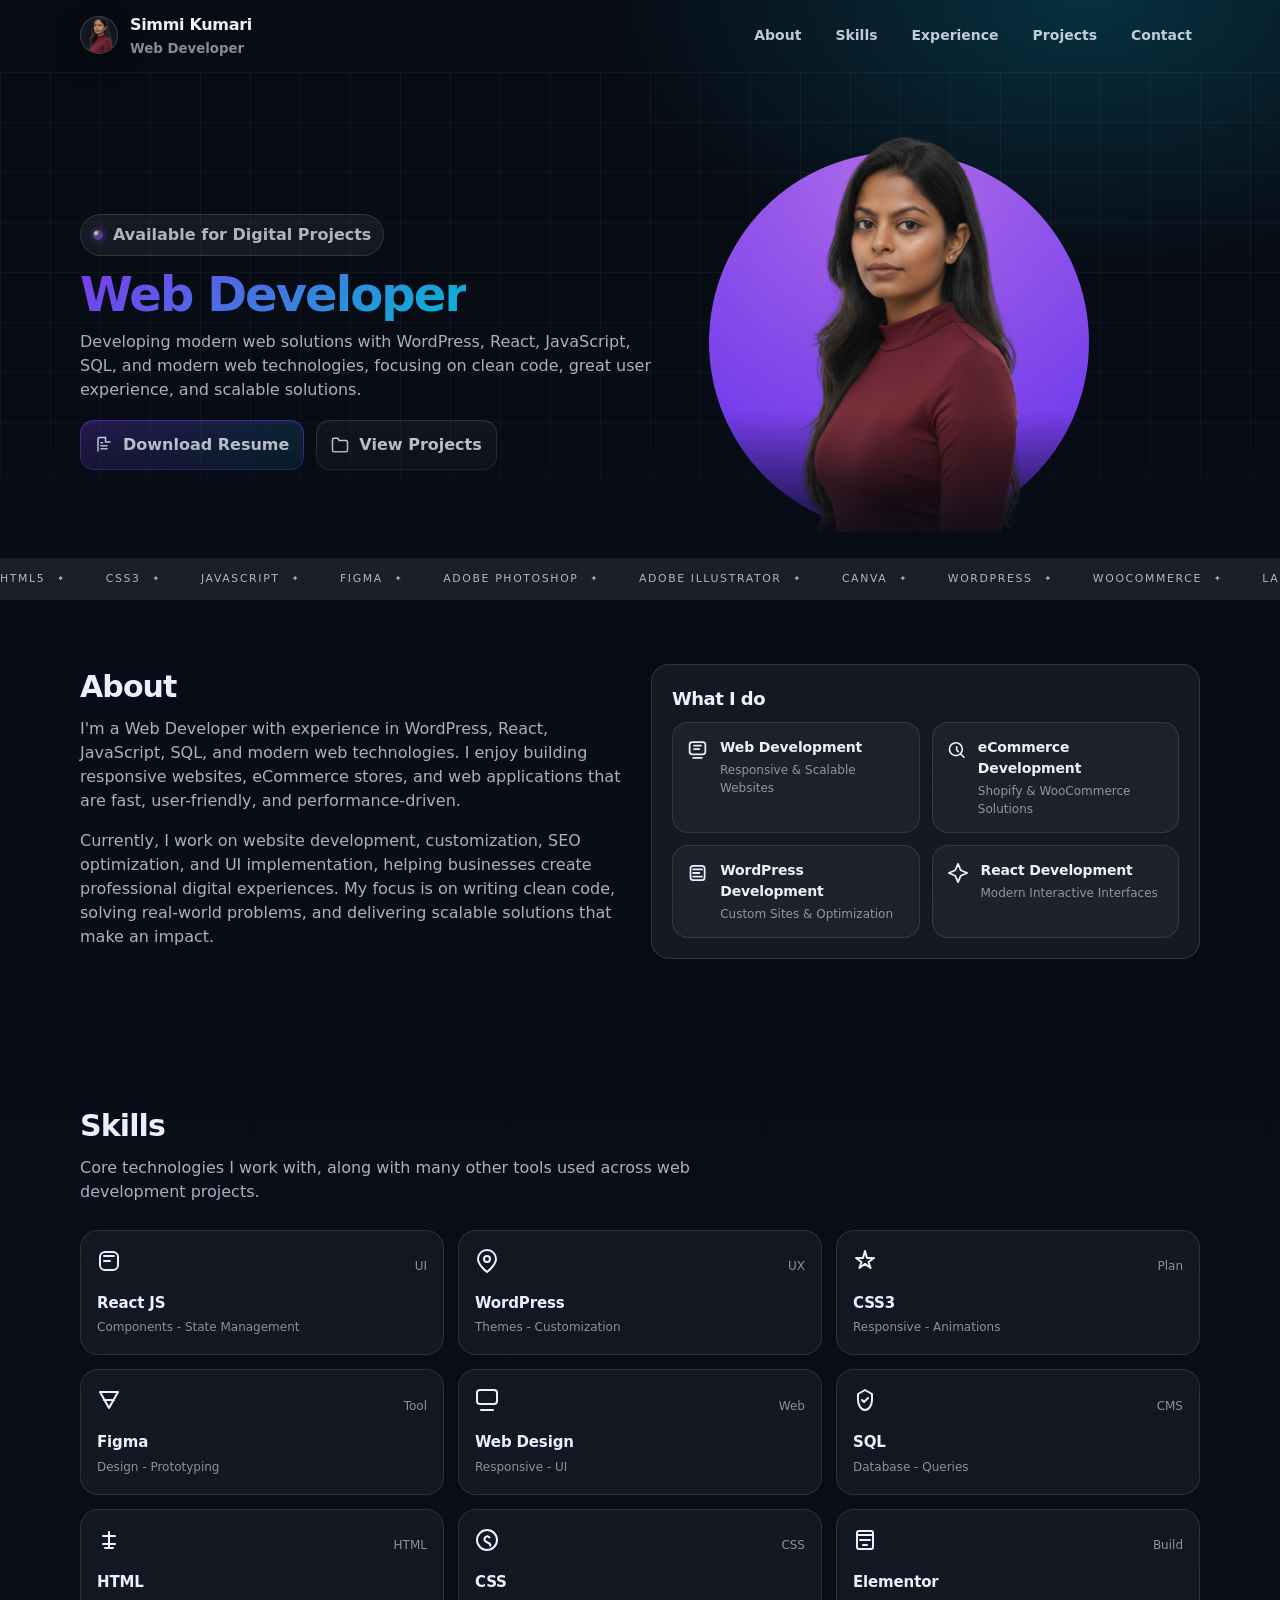
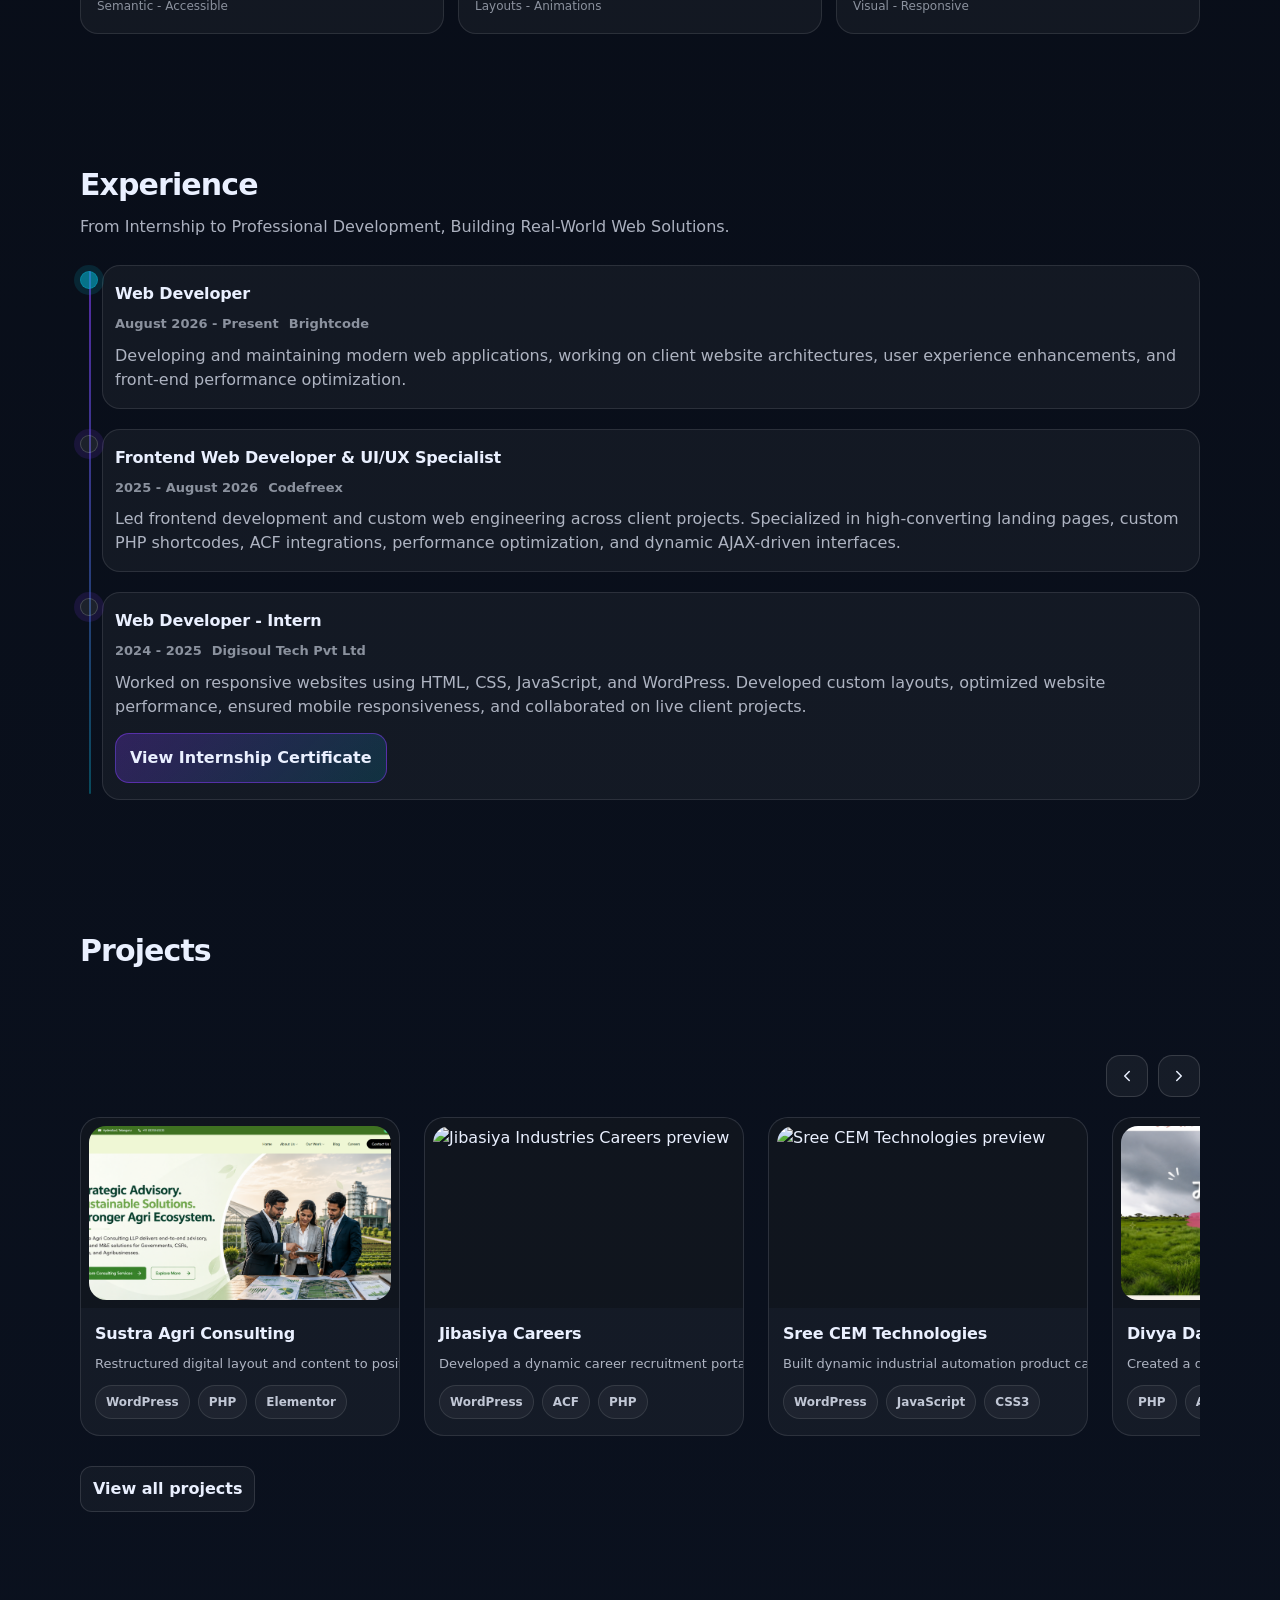
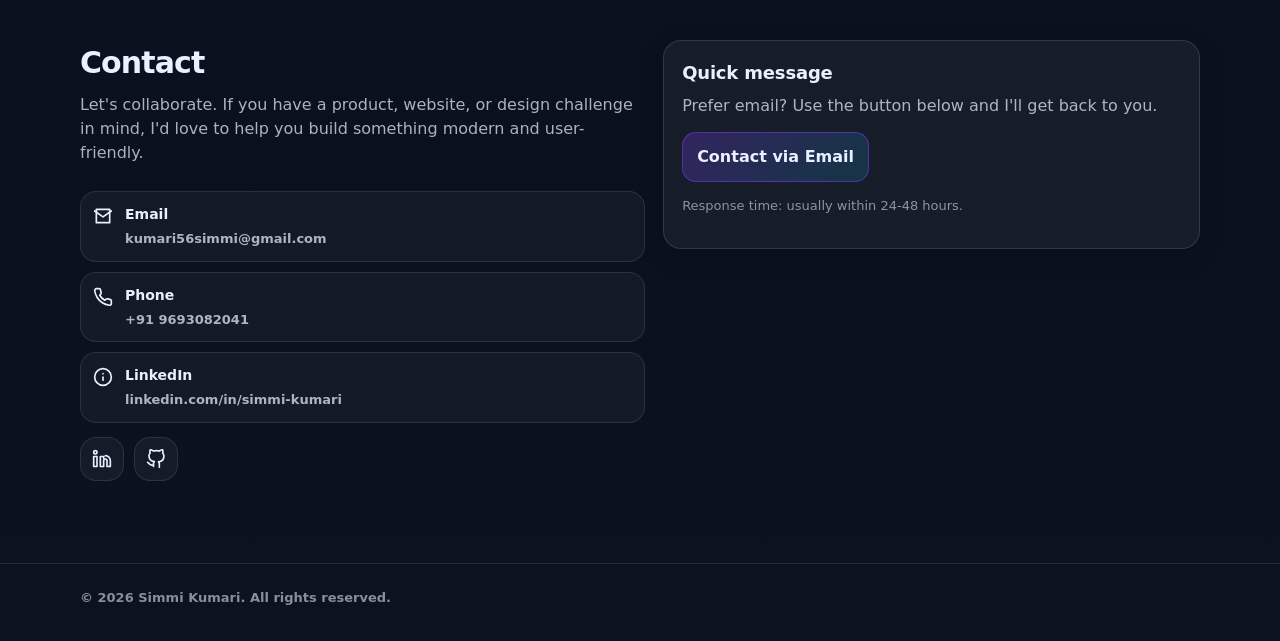
==== commit b9e34f0b: "Update index.html" ====
--- a/index.html
+++ b/index.html
@@ -417,7 +417,7 @@
             <!-- Sustra Agri Consulting LLP -->
             <a class="project-card reveal" href="https://sustra.in/" target="_blank" rel="noopener">
               <div class="project-media">
-                <img src="assets/sustra.png" alt="Sustra Agri Consulting preview" />
+                <img src="assets/sustra.PNG" alt="Sustra Agri Consulting preview" />
               </div>
               <div class="project-body">
                 <h3>Sustra Agri Consulting</h3>
@@ -465,7 +465,7 @@
             <!-- Divya Dainika Blog & Open Diary -->
             <a class="project-card reveal" href="https://divyadainika.com/" target="_blank" rel="noopener">
               <div class="project-media">
-                <img src="assets/divyadainika.png" alt="Divya Dainika Blog preview" />
+                <img src="assets/divyadainika.PNG" alt="Divya Dainika Blog preview" />
               </div>
               <div class="project-body">
                 <h3>Divya Dainika</h3>
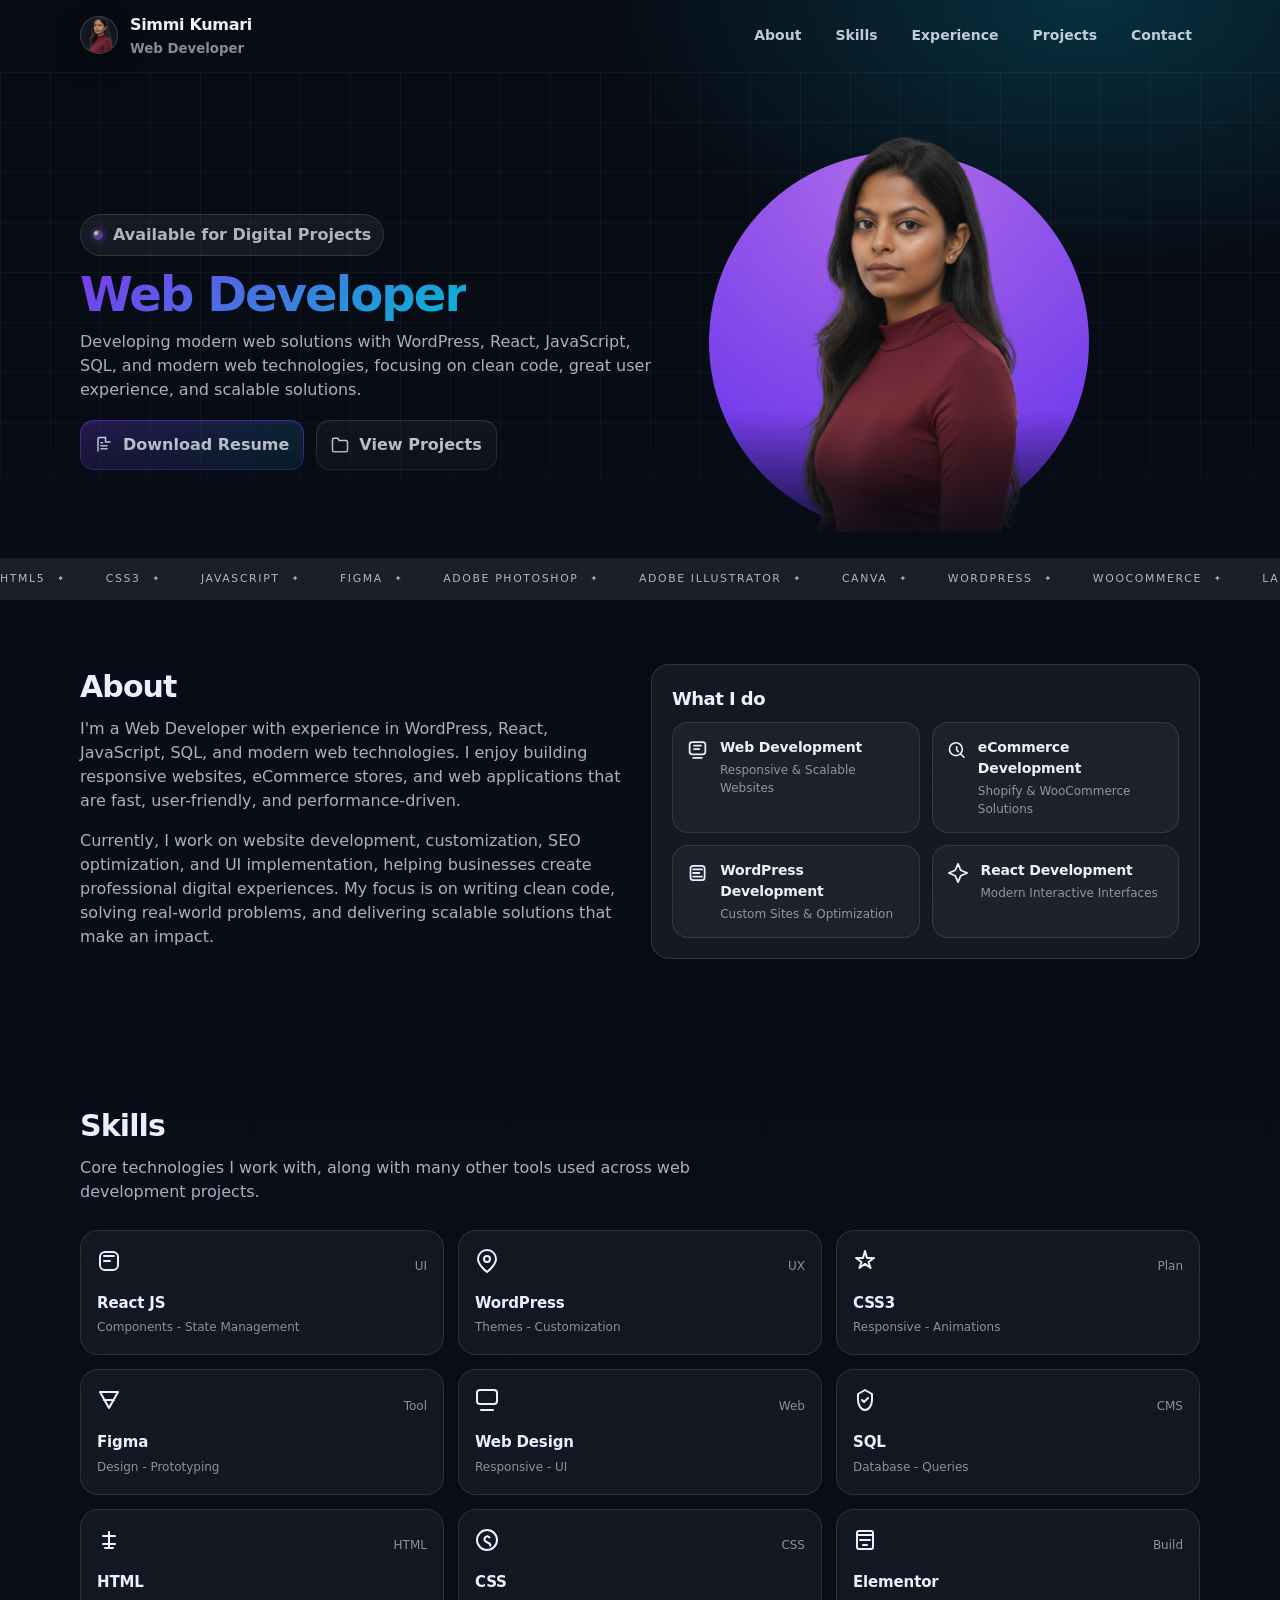
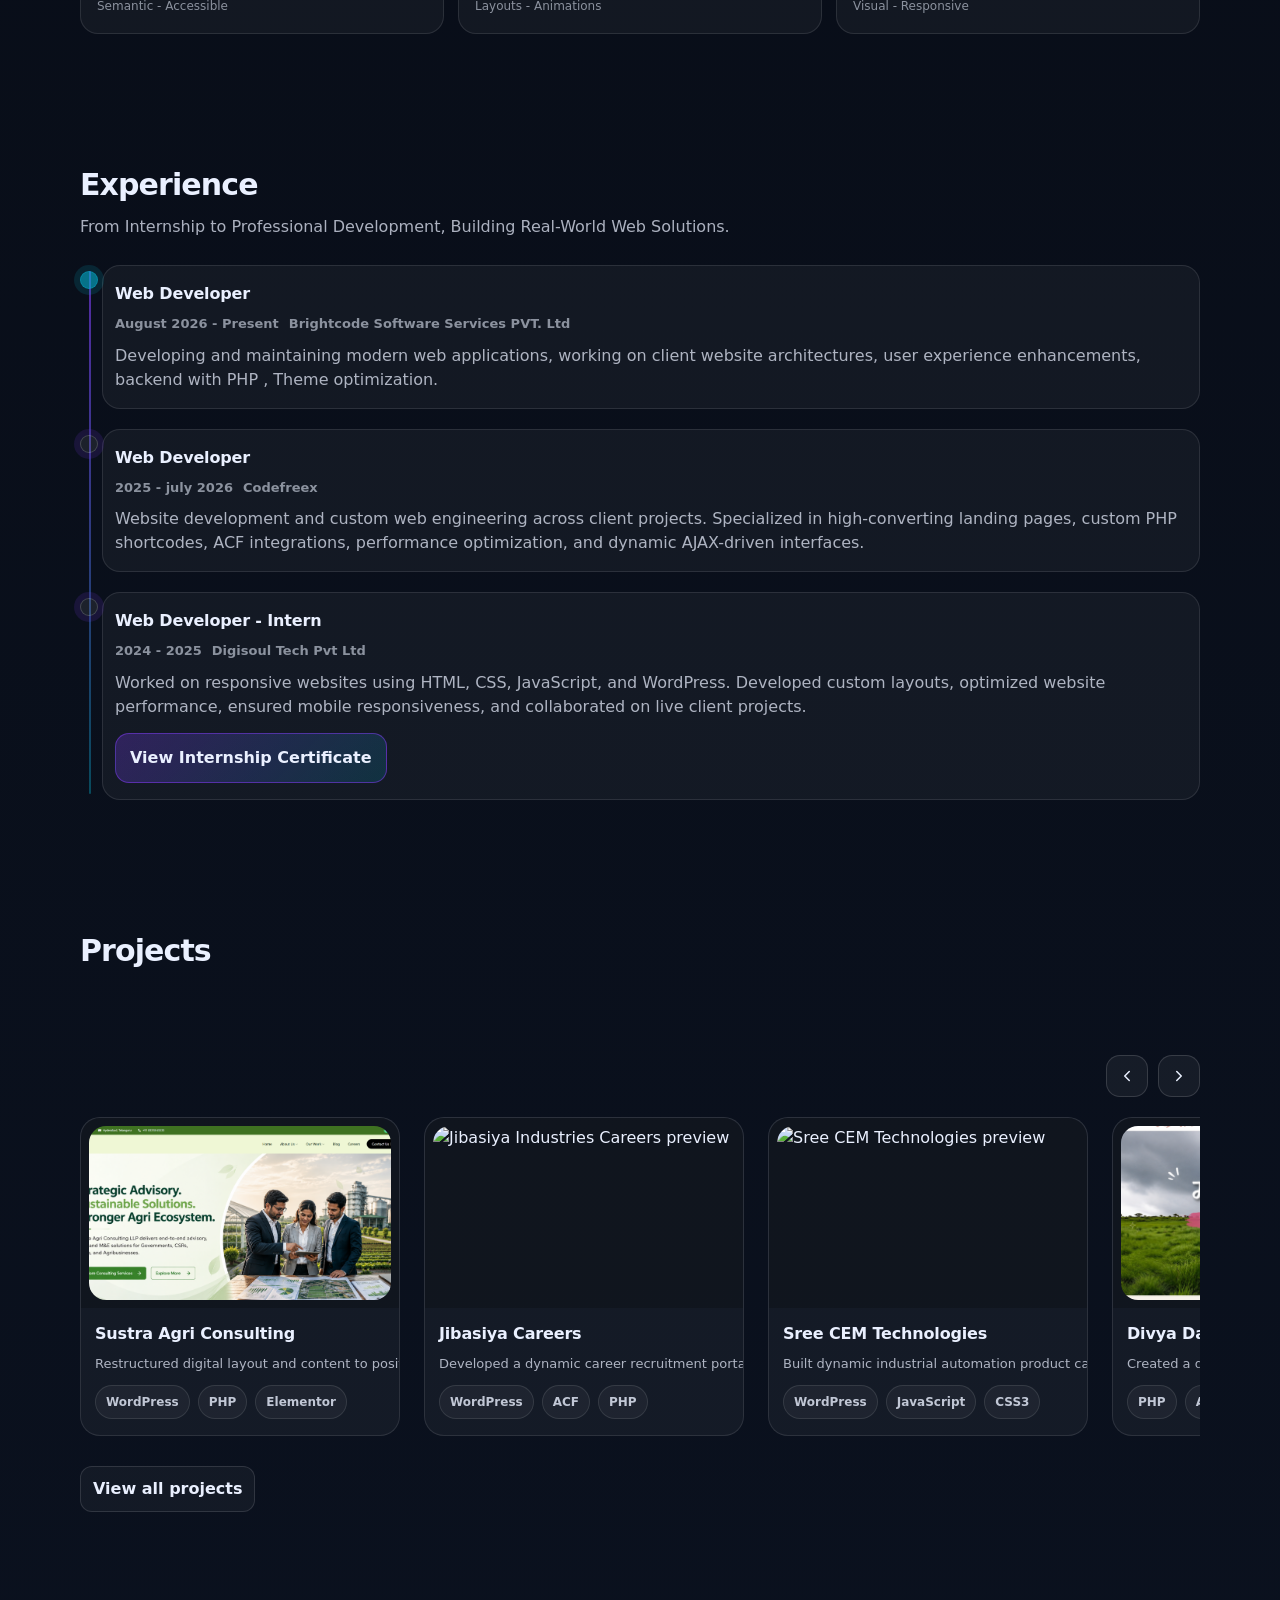
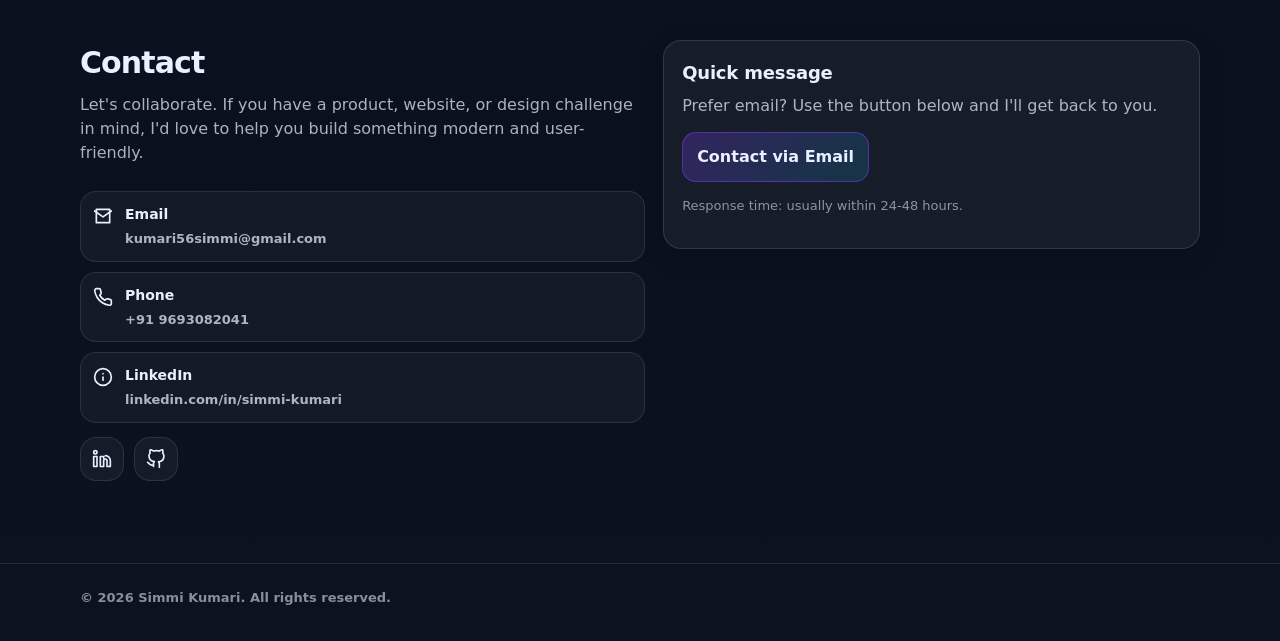
==== commit 1f5d1522: "Update index.html" ====
--- a/index.html
+++ b/index.html
@@ -342,10 +342,10 @@
               <h3>Web Developer</h3>
               <div class="timeline-meta">
                 <span>August 2026 - Present</span>
-                <span>Brightcode</span>
+                <span>Brightcode Software Services PVT. Ltd</span>
               </div>
               <p>
-                Developing and maintaining modern web applications, working on client website architectures, user experience enhancements, and front-end performance optimization.
+                Developing and maintaining modern web applications, working on client website architectures, user experience enhancements, backend with PHP , Theme optimization.
               </p>
             </div>
           </div>
@@ -354,13 +354,13 @@
           <div class="timeline-item reveal">
             <span class="timeline-dot" aria-hidden="true"></span>
             <div class="timeline-content">
-              <h3>Frontend Web Developer & UI/UX Specialist</h3>
+              <h3>Web Developer</h3>
               <div class="timeline-meta">
-                <span>2025 - August 2026</span>
+                <span>2025 - july 2026</span>
                 <span>Codefreex</span>
               </div>
               <p>
-                Led frontend development and custom web engineering across client projects. Specialized in high-converting landing pages, custom PHP shortcodes, ACF integrations, performance optimization, and dynamic AJAX-driven interfaces.
+                Website  development and custom web engineering across client projects. Specialized in high-converting landing pages, custom PHP shortcodes, ACF integrations, performance optimization, and dynamic AJAX-driven interfaces.
               </p>
             </div>
           </div>
